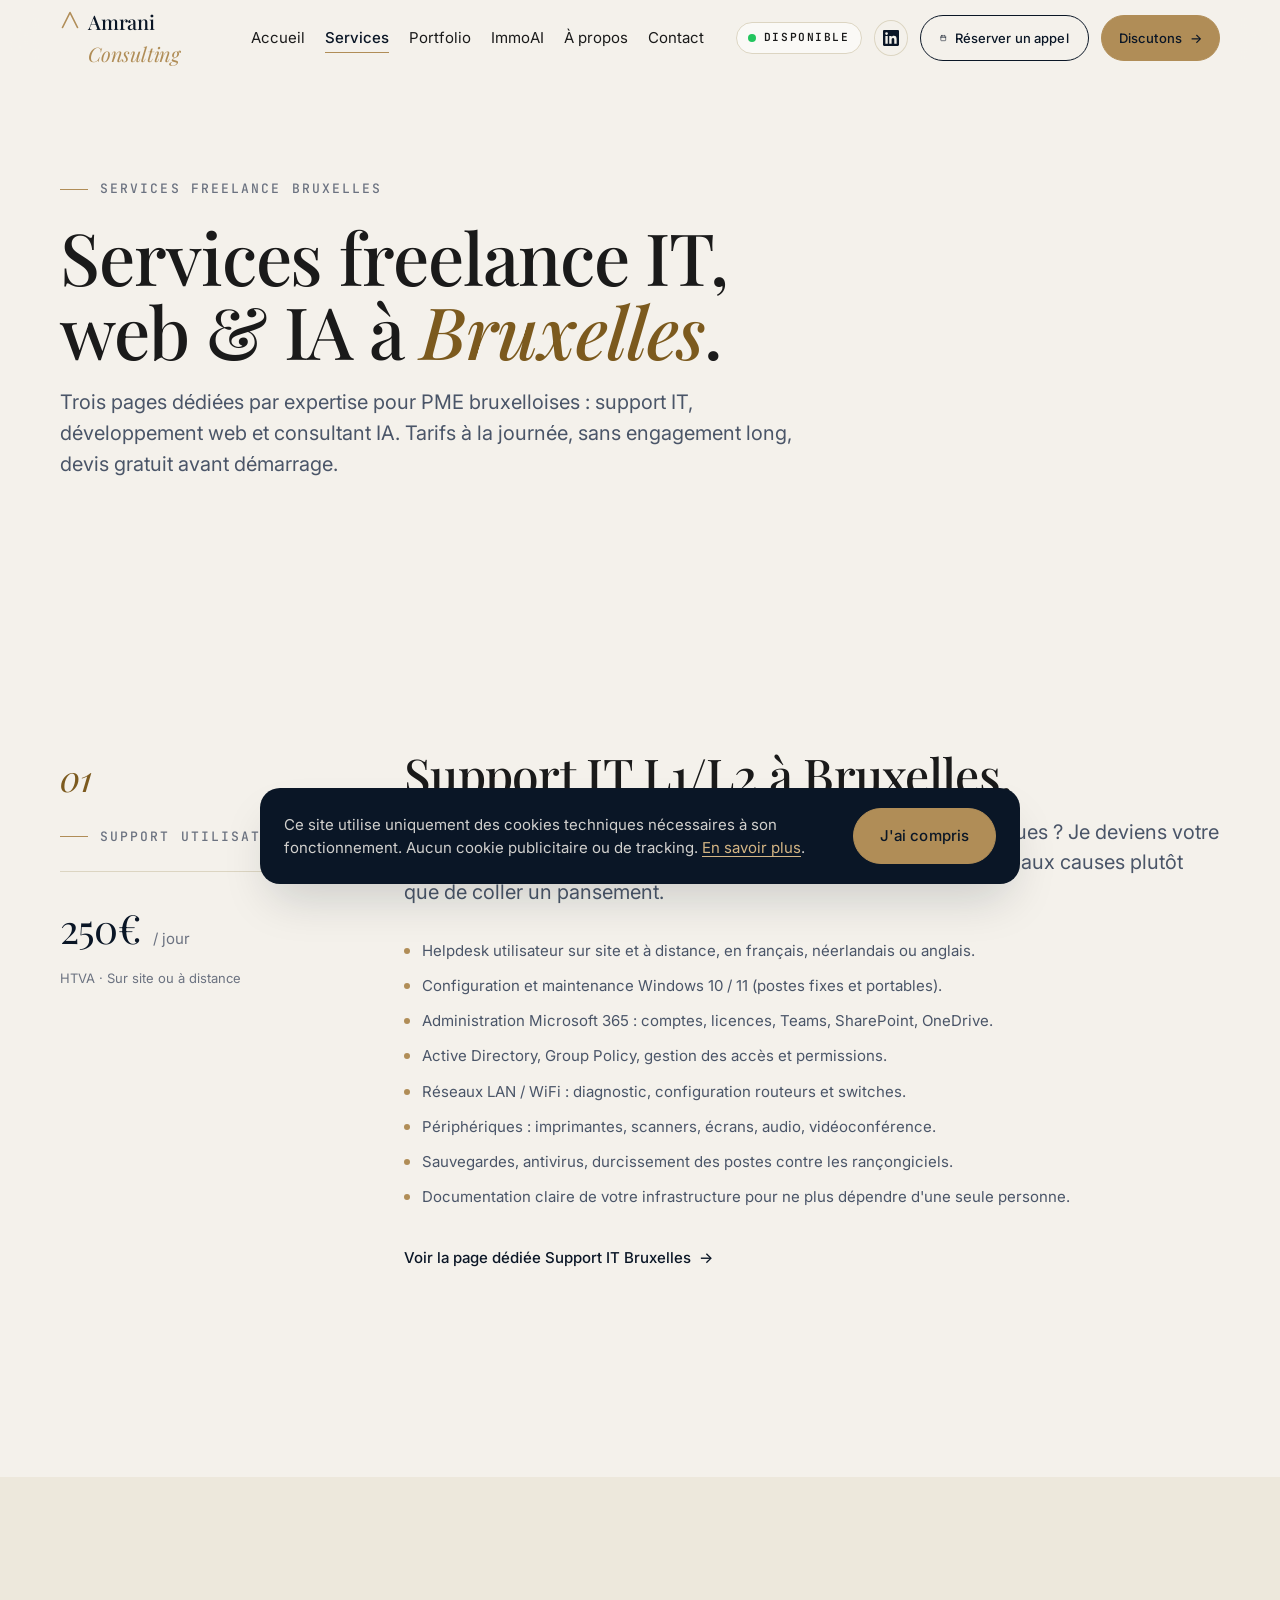
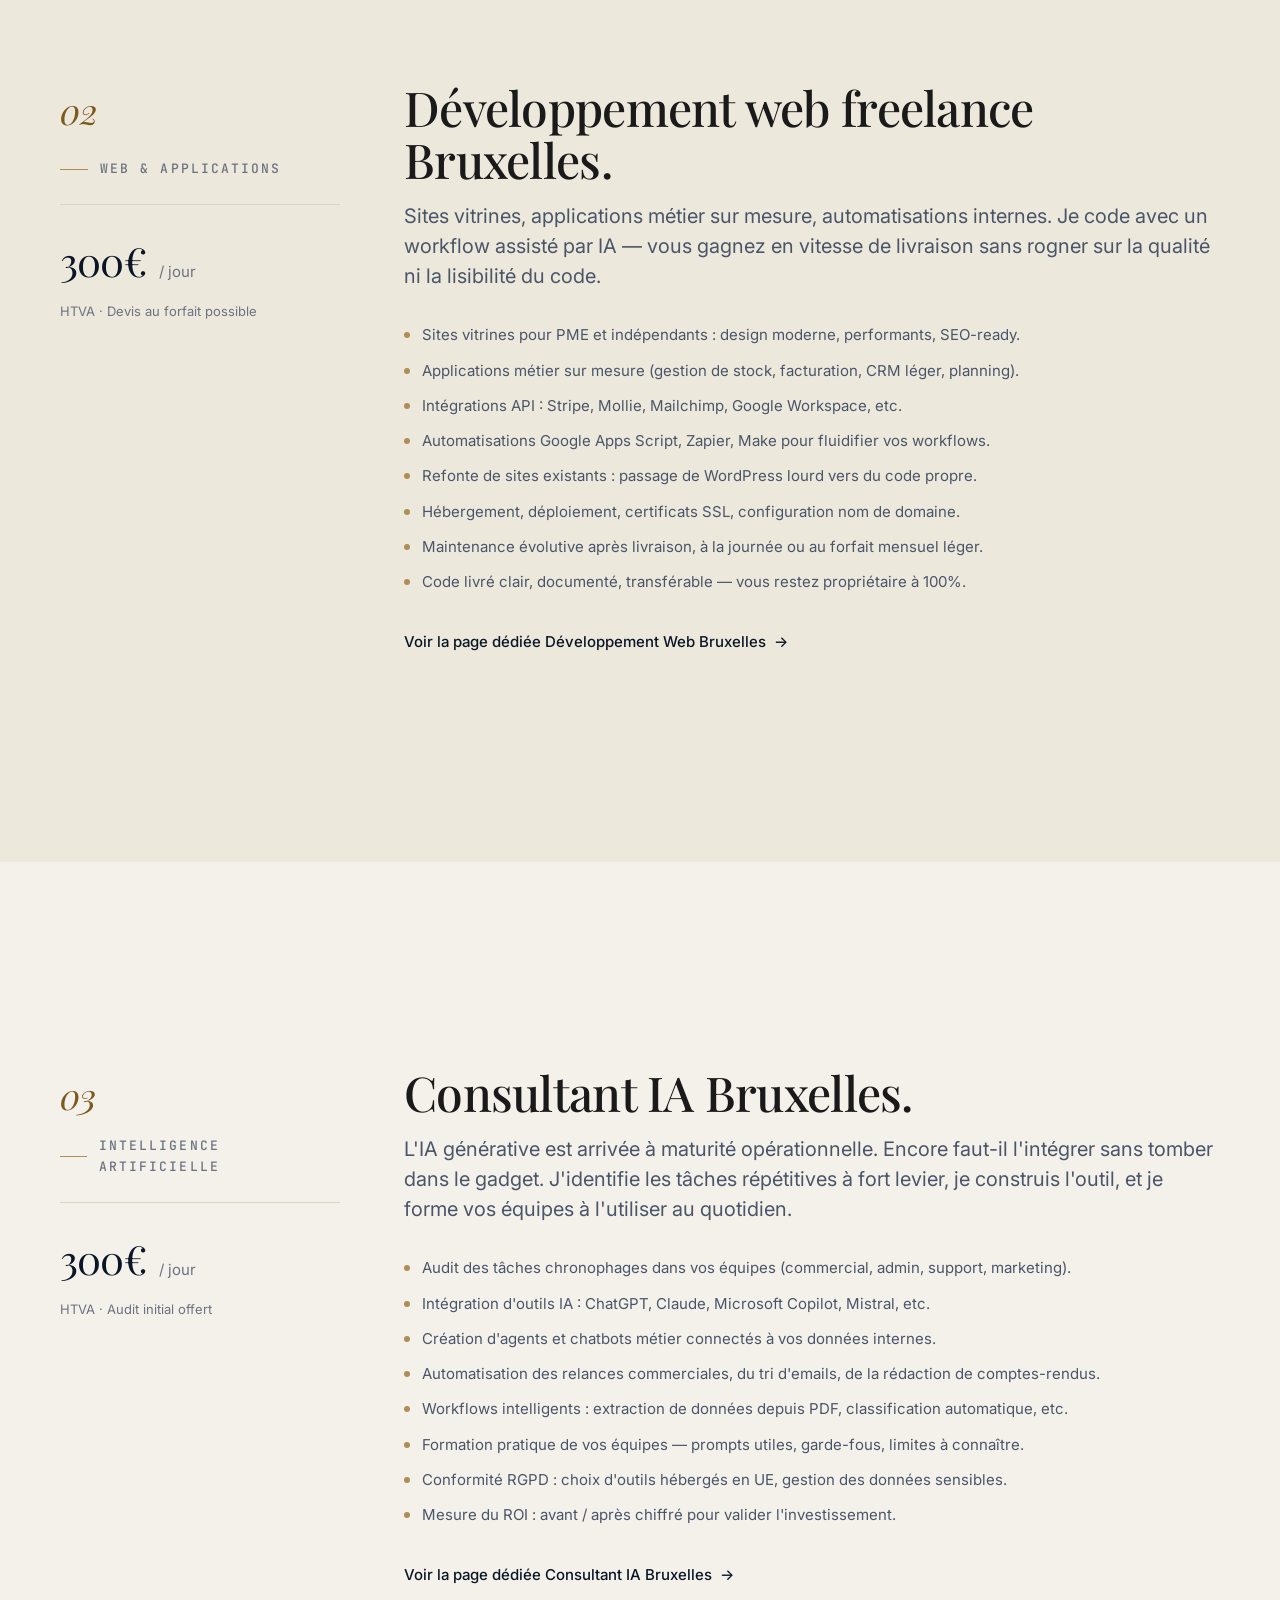
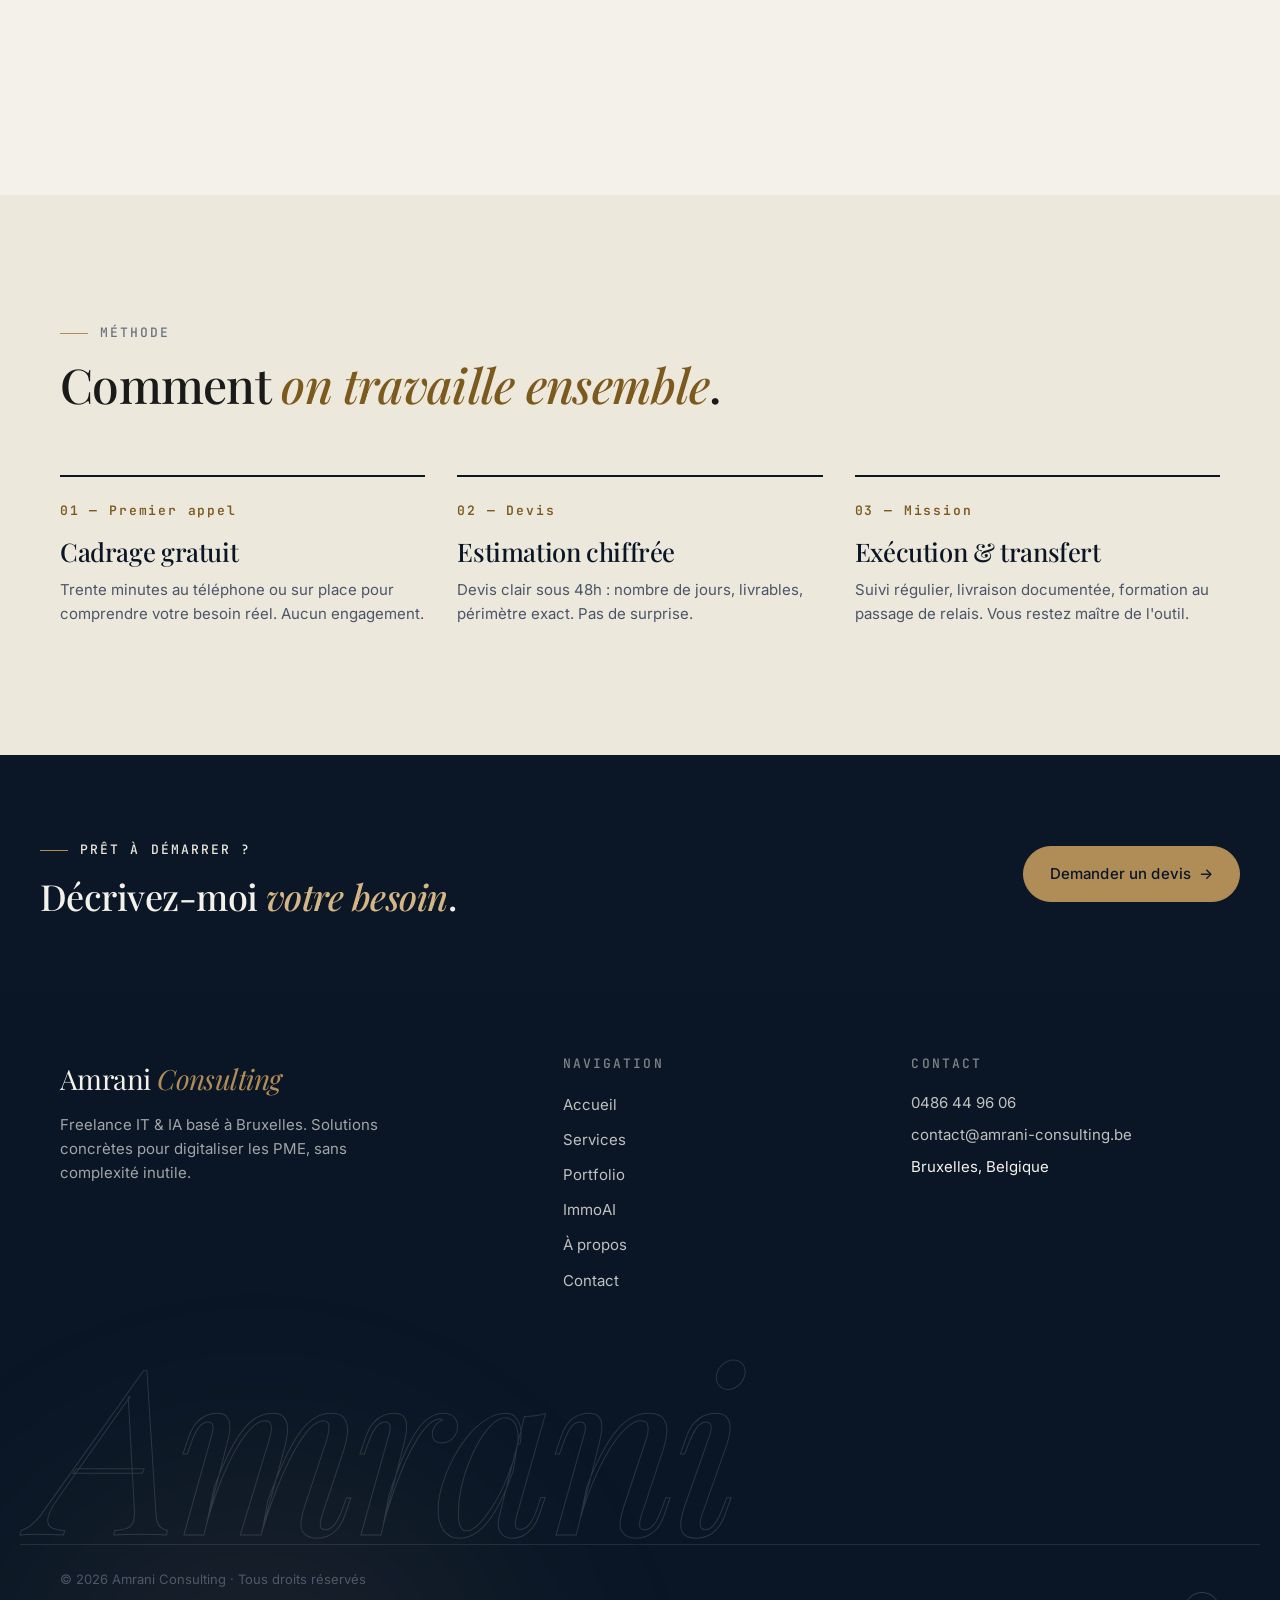
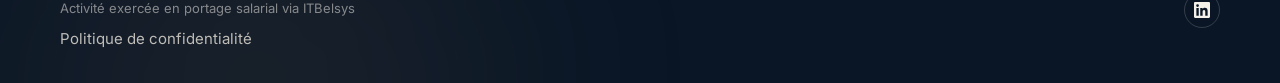
==== services/index.html @ b2aff22c "seo: apply audit corrections (priority 1 — H1, title, dedicated service pages) Homepage (index.html)" ====
<!doctype html>
<html lang="fr">
<head>
  <meta charset="utf-8" />
  <meta name="viewport" content="width=device-width, initial-scale=1" />

  <title>Services freelance IT, web &amp; IA Bruxelles | Amrani Consulting</title>
  <meta name="description" content="Services freelance à Bruxelles : support IT L1/L2 (250€/j), développement web (300€/j), consultant IA (300€/j). Pour PME bruxelloises, sans engagement long." />
  <meta name="keywords" content="services freelance IT Bruxelles, consultant IA Bruxelles, développement web freelance Bruxelles, tarif freelance IT, support informatique PME" />
  <meta name="theme-color" content="#0A1929" />
  <meta name="google-site-verification" content="sfzoJVhN3ISLPUVmV5L0EN2qPlHITJZb8OUvwaUnero" />
  <link rel="canonical" href="https://amrani-consulting.be/services/" />

  <meta property="og:type" content="website" />
  <meta property="og:locale" content="fr_BE" />
  <meta property="og:site_name" content="Amrani Consulting" />
  <meta property="og:title" content="Services freelance IT, web &amp; IA Bruxelles | Amrani Consulting" />
  <meta property="og:description" content="Services freelance à Bruxelles : support IT, développement web et intégration IA pour PME bruxelloises. Tarifs à la journée, sans engagement long." />
  <meta property="og:url" content="https://amrani-consulting.be/services/" />
  <meta property="og:image" content="https://amrani-consulting.be/assets/img/og-image.jpg" />

  <meta name="twitter:card" content="summary_large_image" />
  <meta name="twitter:title" content="Services freelance IT, web &amp; IA Bruxelles" />
  <meta name="twitter:description" content="Services freelance à Bruxelles : support IT, développement web et consultant IA pour PME." />

  <link rel="preconnect" href="https://fonts.googleapis.com" />
  <link rel="preconnect" href="https://fonts.gstatic.com" crossorigin />
  <link rel="stylesheet" href="https://fonts.googleapis.com/css2?family=Playfair+Display:ital,wght@0,400;0,500;0,600;0,700;1,400;1,500;1,600&family=Inter:wght@400;500;600&family=JetBrains+Mono:wght@400;500&display=swap" />
  <link rel="stylesheet" href="/css/style.css?v=20260511-7" />

  <link rel="icon" type="image/x-icon" href="/favicon.ico?v=20260511-6" />
  <link rel="icon" type="image/png" sizes="32x32" href="/assets/icons/favicon-32x32.png?v=20260511-6" />
  <link rel="icon" type="image/png" sizes="16x16" href="/assets/icons/favicon-16x16.png?v=20260511-6" />
  <link rel="apple-touch-icon" sizes="180x180" href="/assets/icons/apple-touch-icon.png?v=20260511-6" />

  <!-- Service catalog JSON-LD -->
  <script type="application/ld+json">
  {
    "@context": "https://schema.org",
    "@type": "ItemList",
    "name": "Services Amrani Consulting",
    "itemListElement": [
      {
        "@type": "Service",
        "position": 1,
        "name": "Support IT L1 / L2",
        "provider": { "@type": "LocalBusiness", "name": "Amrani Consulting" },
        "areaServed": { "@type": "City", "name": "Bruxelles" },
        "offers": { "@type": "Offer", "price": "250", "priceCurrency": "EUR", "unitText": "DAY" }
      },
      {
        "@type": "Service",
        "position": 2,
        "name": "Développement web et applications",
        "provider": { "@type": "LocalBusiness", "name": "Amrani Consulting" },
        "areaServed": { "@type": "City", "name": "Bruxelles" },
        "offers": { "@type": "Offer", "price": "300", "priceCurrency": "EUR", "unitText": "DAY" }
      },
      {
        "@type": "Service",
        "position": 3,
        "name": "Intégration Intelligence Artificielle",
        "provider": { "@type": "LocalBusiness", "name": "Amrani Consulting" },
        "areaServed": { "@type": "City", "name": "Bruxelles" },
        "offers": { "@type": "Offer", "price": "300", "priceCurrency": "EUR", "unitText": "DAY" }
      }
    ]
  }
  </script>
</head>

<body>
  <a href="#main" class="skip-link">Aller au contenu principal</a>
  <div class="reading-progress" aria-hidden="true"></div>

  <!-- Custom cursor (desktop only, disabled on touch & reduced-motion) -->
  <div class="cursor" aria-hidden="true">
    <div class="cursor__dot"></div>
    <div class="cursor__ring"></div>
  </div>

  <header class="site-header">
    <div class="container site-header__inner">
      <a href="/" class="logo" aria-label="Amrani Consulting — accueil">
        <svg class="logo__mono" viewBox="0 0 24 24" aria-hidden="true" fill="none" stroke="currentColor" stroke-width="2" stroke-linecap="round" stroke-linejoin="round">
          <path d="M3 21 L12 3 L21 21" />
        </svg>
        <span><strong>Amrani</strong> <em>Consulting</em></span>
      </a>
      <nav class="primary-nav" aria-label="Navigation principale">
        <ul class="primary-nav__list">
          <li><a href="/" class="primary-nav__link">Accueil</a></li>
          <li><a href="/services/" class="primary-nav__link" aria-current="page">Services</a></li>
          <li><a href="/portfolio" class="primary-nav__link">Portfolio</a></li>
          <li><a href="/immoai" class="primary-nav__link">ImmoAI</a></li>
          <li><a href="/about" class="primary-nav__link">À propos</a></li>
          <li><a href="/contact" class="primary-nav__link">Contact</a></li>
        </ul>
      </nav>
      <div class="header-cta">
        <a href="/contact" class="status-badge" aria-label="Disponible pour de nouvelles missions">
          <span class="status-badge__dot" aria-hidden="true"></span>
          <span>Disponible</span>
        </a>
        <a href="https://www.linkedin.com/in/abdelkrim-amrani-868762251" target="_blank" rel="noopener" class="linkedin-icon" aria-label="LinkedIn">
          <svg viewBox="0 0 24 24" fill="currentColor"><path d="M20.45 20.45h-3.55v-5.57c0-1.33-.02-3.04-1.85-3.04-1.85 0-2.13 1.45-2.13 2.94v5.67H9.36V9h3.41v1.56h.05c.48-.9 1.64-1.85 3.37-1.85 3.6 0 4.27 2.37 4.27 5.46v6.28zM5.34 7.43a2.06 2.06 0 1 1 0-4.12 2.06 2.06 0 0 1 0 4.12zM7.12 20.45H3.56V9h3.56v11.45zM22.23 0H1.77C.79 0 0 .77 0 1.72v20.56C0 23.23.79 24 1.77 24h20.45C23.2 24 24 23.23 24 22.28V1.72C24 .77 23.2 0 22.23 0z"/></svg>
        </a>
        <a href="https://calendly.com/beskiko98/appel-decouverte-15min" target="_blank" rel="noopener" class="btn btn-outline btn-header btn-calendly">
          <svg viewBox="0 0 24 24" fill="none" stroke="currentColor" stroke-width="2" stroke-linecap="round" stroke-linejoin="round" aria-hidden="true">
            <rect x="3" y="4" width="18" height="18" rx="2" ry="2"/>
            <line x1="16" y1="2" x2="16" y2="6"/>
            <line x1="8" y1="2" x2="8" y2="6"/>
            <line x1="3" y1="10" x2="21" y2="10"/>
          </svg>
          <span class="btn-label">Réserver un appel</span>
        </a>
        <a href="/contact" class="btn btn-primary btn-header btn-discutons">Discutons<span class="arrow" aria-hidden="true">→</span></a>
        <button class="burger" aria-label="Ouvrir le menu" aria-expanded="false"><span></span><span></span></button>
      </div>
    </div>
  </header>

  <div class="mobile-nav" aria-label="Navigation mobile">
    <ul class="mobile-nav__list">
      <li><a href="/" class="mobile-nav__link">Accueil</a></li>
      <li><a href="/services/" class="mobile-nav__link" aria-current="page">Services</a></li>
      <li><a href="/portfolio" class="mobile-nav__link">Portfolio</a></li>
      <li><a href="/immoai" class="mobile-nav__link">ImmoAI</a></li>
      <li><a href="/about" class="mobile-nav__link">À propos</a></li>
      <li><a href="/contact" class="mobile-nav__link">Contact</a></li>
    </ul>
    <div class="mobile-nav__contact">
      <span>Bruxelles · Réponse sous 24h</span>
      <a href="tel:+32486449606">0486 44 96 06</a>
      <a href="https://calendly.com/beskiko98/appel-decouverte-15min" target="_blank" rel="noopener" class="mobile-nav__cta">
        <svg viewBox="0 0 24 24" fill="none" stroke="currentColor" stroke-width="2" stroke-linecap="round" stroke-linejoin="round" aria-hidden="true">
          <rect x="3" y="4" width="18" height="18" rx="2" ry="2"/>
          <line x1="16" y1="2" x2="16" y2="6"/>
          <line x1="8" y1="2" x2="8" y2="6"/>
          <line x1="3" y1="10" x2="21" y2="10"/>
        </svg>
        Réserver un appel
      </a>
    </div>
  </div>

  <main id="main">
    <!-- ============= PAGE HERO ============= -->
    <section class="page-hero">
      <div class="container">
        <div class="page-hero__inner reveal">
          <span class="eyebrow">Services freelance Bruxelles</span>
          <h1>Services freelance IT, web &amp; IA à <em>Bruxelles</em>.</h1>
          <p class="lead">
            Trois pages dédiées par expertise pour PME bruxelloises :
            support IT, développement web et consultant IA. Tarifs à la
            journée, sans engagement long, devis gratuit avant démarrage.
          </p>
        </div>
      </div>
    </section>

    <!-- ============= SERVICE 01 ============= -->
    <section id="support" class="bg-cream">
      <div class="container">
        <article class="service reveal">
          <header class="service__head">
            <span class="service__num">01</span>
            <span class="eyebrow">Support utilisateur</span>
            <div class="service__pricing">
              <p>
                <span class="service__price">250€</span>
                <span class="service__price-unit">/ jour</span>
              </p>
              <p class="service__price-note">HTVA · Sur site ou à distance</p>
            </div>
          </header>

          <div class="service__body">
            <h2>Support IT L1/L2 à Bruxelles.</h2>
            <p>
              Vos collaborateurs perdent du temps sur des problèmes informatiques
              ? Je deviens votre helpdesk de proximité. Réactif, pédagogue, et
              capable de remonter aux causes plutôt que de coller un pansement.
            </p>
            <ul class="service__list">
              <li>Helpdesk utilisateur sur site et à distance, en français, néerlandais ou anglais.</li>
              <li>Configuration et maintenance Windows 10 / 11 (postes fixes et portables).</li>
              <li>Administration Microsoft 365 : comptes, licences, Teams, SharePoint, OneDrive.</li>
              <li>Active Directory, Group Policy, gestion des accès et permissions.</li>
              <li>Réseaux LAN / WiFi : diagnostic, configuration routeurs et switches.</li>
              <li>Périphériques : imprimantes, scanners, écrans, audio, vidéoconférence.</li>
              <li>Sauvegardes, antivirus, durcissement des postes contre les rançongiciels.</li>
              <li>Documentation claire de votre infrastructure pour ne plus dépendre d'une seule personne.</li>
            </ul>
            <p style="margin-top: 2rem;">
              <a href="/services/support-it-bruxelles" class="card__link">
                Voir la page dédiée Support IT Bruxelles <span aria-hidden="true">→</span>
              </a>
            </p>
          </div>
        </article>
      </div>
    </section>

    <!-- ============= SERVICE 02 ============= -->
    <section id="dev" class="bg-cream-2">
      <div class="container">
        <article class="service reveal">
          <header class="service__head">
            <span class="service__num">02</span>
            <span class="eyebrow">Web &amp; applications</span>
            <div class="service__pricing">
              <p>
                <span class="service__price">300€</span>
                <span class="service__price-unit">/ jour</span>
              </p>
              <p class="service__price-note">HTVA · Devis au forfait possible</p>
            </div>
          </header>

          <div class="service__body">
            <h2>Développement web freelance Bruxelles.</h2>
            <p>
              Sites vitrines, applications métier sur mesure, automatisations
              internes. Je code avec un workflow assisté par IA — vous gagnez
              en vitesse de livraison sans rogner sur la qualité ni la lisibilité du code.
            </p>
            <ul class="service__list">
              <li>Sites vitrines pour PME et indépendants : design moderne, performants, SEO-ready.</li>
              <li>Applications métier sur mesure (gestion de stock, facturation, CRM léger, planning).</li>
              <li>Intégrations API : Stripe, Mollie, Mailchimp, Google Workspace, etc.</li>
              <li>Automatisations Google Apps Script, Zapier, Make pour fluidifier vos workflows.</li>
              <li>Refonte de sites existants : passage de WordPress lourd vers du code propre.</li>
              <li>Hébergement, déploiement, certificats SSL, configuration nom de domaine.</li>
              <li>Maintenance évolutive après livraison, à la journée ou au forfait mensuel léger.</li>
              <li>Code livré clair, documenté, transférable — vous restez propriétaire à 100%.</li>
            </ul>
            <p style="margin-top: 2rem;">
              <a href="/services/developpement-web-freelance-bruxelles" class="card__link">
                Voir la page dédiée Développement Web Bruxelles <span aria-hidden="true">→</span>
              </a>
            </p>
          </div>
        </article>
      </div>
    </section>

    <!-- ============= SERVICE 03 ============= -->
    <section id="ia" class="bg-cream">
      <div class="container">
        <article class="service reveal">
          <header class="service__head">
            <span class="service__num">03</span>
            <span class="eyebrow">Intelligence artificielle</span>
            <div class="service__pricing">
              <p>
                <span class="service__price">300€</span>
                <span class="service__price-unit">/ jour</span>
              </p>
              <p class="service__price-note">HTVA · Audit initial offert</p>
            </div>
          </header>

          <div class="service__body">
            <h2>Consultant IA Bruxelles.</h2>
            <p>
              L'IA générative est arrivée à maturité opérationnelle. Encore
              faut-il l'intégrer sans tomber dans le gadget. J'identifie les
              tâches répétitives à fort levier, je construis l'outil, et je
              forme vos équipes à l'utiliser au quotidien.
            </p>
            <ul class="service__list">
              <li>Audit des tâches chronophages dans vos équipes (commercial, admin, support, marketing).</li>
              <li>Intégration d'outils IA : ChatGPT, Claude, Microsoft Copilot, Mistral, etc.</li>
              <li>Création d'agents et chatbots métier connectés à vos données internes.</li>
              <li>Automatisation des relances commerciales, du tri d'emails, de la rédaction de comptes-rendus.</li>
              <li>Workflows intelligents : extraction de données depuis PDF, classification automatique, etc.</li>
              <li>Formation pratique de vos équipes — prompts utiles, garde-fous, limites à connaître.</li>
              <li>Conformité RGPD : choix d'outils hébergés en UE, gestion des données sensibles.</li>
              <li>Mesure du ROI : avant / après chiffré pour valider l'investissement.</li>
            </ul>
            <p style="margin-top: 2rem;">
              <a href="/services/consultant-ia-bruxelles" class="card__link">
                Voir la page dédiée Consultant IA Bruxelles <span aria-hidden="true">→</span>
              </a>
            </p>
          </div>
        </article>
      </div>
    </section>

    <!-- ============= HOW IT WORKS ============= -->
    <section class="section bg-cream-2">
      <div class="container">
        <header class="section-header reveal">
          <span class="eyebrow">Méthode</span>
          <h2>Comment <em>on travaille ensemble</em>.</h2>
        </header>
        <div class="pillars">
          <div class="pillar reveal reveal-delay-1">
            <span class="pillar__num">01 — Premier appel</span>
            <h3 class="pillar__title">Cadrage gratuit</h3>
            <p class="pillar__text">
              Trente minutes au téléphone ou sur place pour comprendre votre
              besoin réel. Aucun engagement.
            </p>
          </div>
          <div class="pillar reveal reveal-delay-2">
            <span class="pillar__num">02 — Devis</span>
            <h3 class="pillar__title">Estimation chiffrée</h3>
            <p class="pillar__text">
              Devis clair sous 48h : nombre de jours, livrables, périmètre exact.
              Pas de surprise.
            </p>
          </div>
          <div class="pillar reveal reveal-delay-3">
            <span class="pillar__num">03 — Mission</span>
            <h3 class="pillar__title">Exécution &amp; transfert</h3>
            <p class="pillar__text">
              Suivi régulier, livraison documentée, formation au passage de
              relais. Vous restez maître de l'outil.
            </p>
          </div>
        </div>
      </div>
    </section>

    <!-- ============= CTA STRIP ============= -->
    <section class="cta-strip has-grain on-dark">
      <div class="container cta-strip__inner reveal">
        <div>
          <span class="eyebrow">Prêt à démarrer ?</span>
          <h2 style="margin-top: 1rem;">Décrivez-moi <em>votre besoin</em>.</h2>
        </div>
        <a href="/contact" class="btn btn-primary">
          Demander un devis
          <span class="arrow" aria-hidden="true">→</span>
        </a>
      </div>
    </section>
  </main>

  <footer class="site-footer">
    <div class="container site-footer__inner">
      <div>
        <p class="site-footer__brand">Amrani <em>Consulting</em></p>
        <p class="site-footer__tagline">
          Freelance IT &amp; IA basé à Bruxelles. Solutions concrètes pour
          digitaliser les PME, sans complexité inutile.
        </p>
      </div>
      <div>
        <h4>Navigation</h4>
        <ul>
          <li><a href="/">Accueil</a></li>
          <li><a href="/services/">Services</a></li>
          <li><a href="/portfolio">Portfolio</a></li>
          <li><a href="/immoai">ImmoAI</a></li>
          <li><a href="/about">À propos</a></li>
          <li><a href="/contact">Contact</a></li>
        </ul>
      </div>
      <div>
        <h4>Contact</h4>
        <ul class="site-footer__contact">
          <li><a href="tel:+32486449606">0486 44 96 06</a></li>
          <li><a href="mailto:contact@amrani-consulting.be">contact@amrani-consulting.be</a></li>
          <li>Bruxelles, Belgique</li>
        </ul>
      </div>
    </div>
    <div class="footer-stroke" aria-hidden="true">Amrani</div>

    <div class="container site-footer__bottom">
      <div>
        <p>&copy; <span data-current-year>2026</span> Amrani Consulting · Tous droits réservés</p>
        <p class="site-footer__disclosure">Activité exercée en portage salarial via ITBelsys</p>
        <ul class="site-footer__legal-links" style="margin-top: 0.5rem;">
          <li><a href="/privacy">Politique de confidentialité</a></li>
        </ul>
      </div>
      <div class="site-footer__socials">
        <a href="https://www.linkedin.com/in/abdelkrim-amrani-868762251" target="_blank" rel="noopener" aria-label="LinkedIn">
          <svg viewBox="0 0 24 24" fill="currentColor"><path d="M20.45 20.45h-3.55v-5.57c0-1.33-.02-3.04-1.85-3.04-1.85 0-2.13 1.45-2.13 2.94v5.67H9.36V9h3.41v1.56h.05c.48-.9 1.64-1.85 3.37-1.85 3.6 0 4.27 2.37 4.27 5.46v6.28zM5.34 7.43a2.06 2.06 0 1 1 0-4.12 2.06 2.06 0 0 1 0 4.12zM7.12 20.45H3.56V9h3.56v11.45zM22.23 0H1.77C.79 0 0 .77 0 1.72v20.56C0 23.23.79 24 1.77 24h20.45C23.2 24 24 23.23 24 22.28V1.72C24 .77 23.2 0 22.23 0z"/></svg>
        </a>
      </div>
    </div>
  </footer>

  <button class="back-to-top" aria-label="Retour en haut">
    <svg viewBox="0 0 24 24" fill="none" stroke="currentColor" stroke-width="2"><path d="M12 19V5M5 12l7-7 7 7"/></svg>
  </button>

  <!-- Cookie banner (RGPD) -->
  <div class="cookie-banner" id="cookie-banner" role="dialog" aria-label="Information sur les cookies" hidden>
    <div class="cookie-banner__inner">
      <p class="cookie-banner__text">
        Ce site utilise uniquement des cookies techniques nécessaires à son fonctionnement.
        Aucun cookie publicitaire ou de tracking. <a href="/privacy">En savoir plus</a>.
      </p>
      <button type="button" class="btn btn-primary cookie-banner__btn" id="cookie-accept">
        J'ai compris
      </button>
    </div>
  </div>

  <script src="/js/script.js?v=20260511-7" defer></script>
</body>
</html>
---- css/style.css ----
/* =========================================================
   AMRANI CONSULTING — Design System
   Freelance IT & IA · Bruxelles
   ========================================================= */

/* ---------- Tokens ---------- */
:root {
  /* Colors — Brand: Bleu nuit / Ivoire chaud / Or mat / Noir charbon */
  --color-navy: #0A1626;            /* Bleu nuit (brand) */
  --color-navy-2: #0F1F33;          /* surfaces empilées */
  --color-navy-3: #15293F;          /* gradients clairs */
  --color-charbon: #111111;         /* Noir charbon (brand, fonds très sombres) */
  --color-cream: #F4F1EB;           /* Ivoire chaud (brand) */
  --color-cream-2: #EDE8DC;         /* surfaces empilées */
  --color-white: #FFFFFF;
  --color-gold: #B08D57;            /* Or mat (brand) — décoratif seulement */
  --color-gold-text: #7C5A1E;       /* Texte sur ivoire — WCAG AA 5.17:1 */
  --color-gold-soft: #D4B584;       /* Texte sur fond sombre */
  --color-gold-dark: #6B4D1A;       /* Hover states */
  --color-text: #1A1A1A;
  --color-text-soft: #4A5568;
  --color-text-muted: #6B7280;
  --color-border: #DCD5C2;          /* Bord harmonisé ivoire */
  --color-border-soft: #E5DFCD;
  --color-success: #2F855A;
  --color-error: #C53030;

  /* Typography */
  --font-display: "Playfair Display", "Cormorant Garamond", "Times New Roman", serif;
  --font-sans: "Inter", -apple-system, BlinkMacSystemFont, "Segoe UI", sans-serif;
  --font-mono: "JetBrains Mono", ui-monospace, "SF Mono", Consolas, monospace;

  /* Type scale (clamp for fluid) */
  --fs-xs: 0.8125rem;     /* 13px */
  --fs-sm: 0.9375rem;     /* 15px */
  --fs-base: 1.0625rem;   /* 17px */
  --fs-lg: 1.25rem;       /* 20px */
  --fs-xl: clamp(1.375rem, 2vw, 1.625rem);
  --fs-2xl: clamp(1.75rem, 3vw, 2.25rem);
  --fs-3xl: clamp(2.25rem, 4vw, 3rem);
  --fs-4xl: clamp(2.75rem, 6vw, 4.5rem);
  --fs-5xl: clamp(3.5rem, 8vw, 6rem);

  /* Spacing (4px base) */
  --space-1: 0.25rem;
  --space-2: 0.5rem;
  --space-3: 0.75rem;
  --space-4: 1rem;
  --space-5: 1.25rem;
  --space-6: 1.5rem;
  --space-8: 2rem;
  --space-10: 2.5rem;
  --space-12: 3rem;
  --space-16: 4rem;
  --space-20: 5rem;
  --space-24: 6rem;
  --space-32: 8rem;

  /* Layout */
  --container: 1240px;
  --container-narrow: 920px;
  --container-tight: 680px;
  --radius-sm: 6px;
  --radius: 12px;
  --radius-lg: 20px;
  --radius-pill: 999px;

  /* Effects */
  --shadow-sm: 0 1px 2px rgba(10, 25, 41, 0.05);
  --shadow: 0 4px 16px rgba(10, 25, 41, 0.08);
  --shadow-lg: 0 24px 48px -12px rgba(10, 25, 41, 0.18);
  --shadow-gold: 0 8px 24px rgba(176, 141, 87, 0.25);

  /* Motion */
  --ease: cubic-bezier(0.22, 1, 0.36, 1);
  --ease-out: cubic-bezier(0.16, 1, 0.3, 1);
  --duration-fast: 200ms;
  --duration: 400ms;
  --duration-slow: 700ms;
}

/* ---------- Reset ---------- */
*, *::before, *::after { box-sizing: border-box; }
* { margin: 0; padding: 0; }
html { -webkit-text-size-adjust: 100%; scroll-behavior: smooth; }
body {
  font-family: var(--font-sans);
  font-size: var(--fs-base);
  line-height: 1.6;
  color: var(--color-text);
  background: var(--color-cream);
  -webkit-font-smoothing: antialiased;
  -moz-osx-font-smoothing: grayscale;
  overflow-x: hidden;
}
img, svg, video { max-width: 100%; height: auto; display: block; }
a { color: inherit; text-decoration: none; }
button { font: inherit; background: none; border: none; cursor: pointer; color: inherit; }
input, textarea, select { font: inherit; color: inherit; }
ul, ol { list-style: none; }

::selection { background: var(--color-gold); color: var(--color-navy); }

:focus-visible {
  outline: 2px solid var(--color-gold);
  outline-offset: 3px;
  border-radius: 2px;
}

/* ---------- Typography ---------- */
h1, h2, h3, h4 {
  font-family: var(--font-display);
  font-weight: 500;
  line-height: 1.08;
  letter-spacing: -0.015em;
}
h1 { font-size: var(--fs-4xl); }
h2 { font-size: var(--fs-3xl); }
h3 { font-size: var(--fs-2xl); }
h4 { font-size: var(--fs-xl); }

.display-xl {
  font-family: var(--font-display);
  font-size: var(--fs-5xl);
  line-height: 0.95;
  letter-spacing: -0.03em;
  font-weight: 400;
}

em, .accent-italic {
  font-family: var(--font-display);
  font-style: italic;
  font-weight: 500;
  color: var(--color-gold-text);
}
/* Keep brighter gold for italics on dark backgrounds (already passes AA) */
.on-dark em, .bg-navy em, .hero em, .cta-strip em,
.contact-info dd em, .site-footer em {
  color: var(--color-gold-soft);
}

p { color: var(--color-text-soft); max-width: 68ch; }
.lead { font-size: var(--fs-lg); line-height: 1.55; color: var(--color-text-soft); }

/* Eyebrow / overline label */
.eyebrow {
  display: inline-flex;
  align-items: center;
  gap: var(--space-3);
  font-family: var(--font-mono);
  font-size: var(--fs-xs);
  text-transform: uppercase;
  letter-spacing: 0.16em;
  color: var(--color-text-muted);
  font-weight: 500;
}
.eyebrow::before {
  content: "";
  width: 28px;
  height: 1px;
  background: var(--color-gold);
}
.on-dark .eyebrow { color: var(--color-cream-2); }
.on-dark .eyebrow::before { background: var(--color-gold); }

/* Section number marker */
.section-num {
  font-family: var(--font-display);
  font-style: italic;
  font-weight: 400;
  font-size: var(--fs-base);
  color: var(--color-gold-text);
  letter-spacing: 0.05em;
}

/* ---------- Layout ---------- */
.container {
  width: 100%;
  max-width: var(--container);
  margin-inline: auto;
  padding-inline: clamp(1.25rem, 4vw, 2.5rem);
}
.container-narrow { max-width: var(--container-narrow); }
.container-tight { max-width: var(--container-tight); }

section { padding-block: clamp(4rem, 10vw, 8rem); }
.section-sm { padding-block: clamp(3rem, 6vw, 5rem); }

.section-header {
  display: flex;
  flex-direction: column;
  gap: var(--space-4);
  margin-bottom: var(--space-16);
  max-width: 720px;
}
.section-header.center { margin-inline: auto; text-align: center; align-items: center; }

/* Backgrounds */
.bg-cream { background: var(--color-cream); }
.bg-cream-2 { background: var(--color-cream-2); }
.bg-navy { background: var(--color-navy); color: var(--color-cream); }
.bg-navy h1, .bg-navy h2, .bg-navy h3, .bg-navy h4 { color: var(--color-cream); }
.bg-navy p { color: rgba(244, 241, 235, 0.78); }

/* On-dark variant for nested elements */
.on-dark { color: var(--color-cream); }
.on-dark p { color: rgba(244, 241, 235, 0.78); }
.on-dark .lead { color: rgba(244, 241, 235, 0.85); }

/* Subtle grain overlay (SVG) for navy sections */
.has-grain { position: relative; isolation: isolate; }
.has-grain::before {
  content: "";
  position: absolute; inset: 0;
  background-image: url("data:image/svg+xml;utf8,<svg xmlns='http://www.w3.org/2000/svg' width='200' height='200'><filter id='n'><feTurbulence type='fractalNoise' baseFrequency='0.9' numOctaves='2' seed='5'/><feColorMatrix values='0 0 0 0 1  0 0 0 0 1  0 0 0 0 1  0 0 0 0.06 0'/></filter><rect width='100%25' height='100%25' filter='url(%23n)'/></svg>");
  opacity: 0.5;
  pointer-events: none;
  z-index: -1;
  mix-blend-mode: overlay;
}

/* ---------- Buttons ---------- */
.btn {
  display: inline-flex;
  align-items: center;
  justify-content: center;
  gap: var(--space-2);
  padding: 0.95rem 1.6rem;
  border-radius: var(--radius-pill);
  font-weight: 500;
  font-size: var(--fs-sm);
  letter-spacing: 0.01em;
  transition: all var(--duration) var(--ease);
  cursor: pointer;
  white-space: nowrap;
  border: 1px solid transparent;
  position: relative;
  overflow: hidden;
}
.btn .arrow {
  transition: transform var(--duration) var(--ease);
  display: inline-block;
}
.btn:hover .arrow { transform: translateX(4px); }

.btn-primary {
  background: var(--color-gold);
  color: var(--color-navy);
  border-color: var(--color-gold);
}
.btn-primary:hover {
  background: var(--color-gold-dark);
  border-color: var(--color-gold-dark);
  color: var(--color-cream);
  transform: translateY(-2px);
  box-shadow: var(--shadow-gold);
}

.btn-outline {
  background: transparent;
  color: var(--color-navy);
  border-color: var(--color-navy);
}
.btn-outline:hover {
  background: var(--color-navy);
  color: var(--color-cream);
  transform: translateY(-2px);
}
.on-dark .btn-outline { color: var(--color-cream); border-color: var(--color-cream); }
.on-dark .btn-outline:hover { background: var(--color-cream); color: var(--color-navy); }

.btn-ghost {
  background: transparent;
  color: var(--color-navy);
  padding: 0.5rem 0;
  border-radius: 0;
  border-bottom: 1px solid currentColor;
}
.btn-ghost:hover { color: var(--color-gold-text); }
.on-dark .btn-ghost { color: var(--color-cream); }

/* Compact variant used in the header (Calendly + Discutons) */
.btn-sm {
  padding: 0.7rem 1.2rem;
  font-size: var(--fs-xs);
}
.btn-sm svg { width: 14px; height: 14px; }

/* ---------- Header / Nav ---------- */
.site-header {
  position: sticky;
  top: 0;
  z-index: 100;
  backdrop-filter: blur(16px);
  -webkit-backdrop-filter: blur(16px);
  background: rgba(244, 241, 235, 0.78);
  border-bottom: 1px solid transparent;
  transition: all var(--duration) var(--ease);
}
.site-header.is-scrolled {
  background: rgba(244, 241, 235, 0.92);
  border-bottom-color: var(--color-border-soft);
}
.site-header__inner {
  display: flex;
  align-items: center;
  justify-content: space-between;
  height: 76px;
  gap: var(--space-8);
}

/* Logo */
.logo {
  display: flex;
  align-items: baseline;
  gap: var(--space-2);
  font-family: var(--font-display);
  font-size: var(--fs-lg);
  font-weight: 400;
  letter-spacing: -0.01em;
  color: var(--color-navy);
}
.logo strong { font-weight: 500; }
.logo em {
  font-style: italic;
  color: var(--color-gold);
  font-weight: 400;
}
.logo__dot {
  width: 6px; height: 6px;
  background: var(--color-gold);
  border-radius: 50%;
  display: inline-block;
}
/* Brand monogram Λ (chevron) — used alongside or instead of the dot */
.logo__mono {
  width: 20px;
  height: 20px;
  color: var(--color-gold);
  flex-shrink: 0;
}

/* Primary nav */
.primary-nav {
  display: flex;
  align-items: center;
  gap: var(--space-8);
}
.primary-nav__list {
  display: flex;
  gap: var(--space-5);
  align-items: center;
}
.primary-nav__link {
  font-size: var(--fs-sm);
  color: var(--color-text);
  position: relative;
  padding: 0.25rem 0;
  white-space: nowrap;
  transition: color var(--duration-fast) var(--ease);
}
.primary-nav__link::after {
  content: "";
  position: absolute;
  left: 0;
  bottom: -2px;
  width: 100%;
  height: 1px;
  background: var(--color-gold);
  transform: scaleX(0);
  transform-origin: right center;
  transition: transform var(--duration) var(--ease);
}
.primary-nav__link:hover::after,
.primary-nav__link[aria-current="page"]::after {
  transform: scaleX(1);
  transform-origin: left center;
}
.primary-nav__link[aria-current="page"] { color: var(--color-navy); font-weight: 500; }

.header-cta { display: flex; align-items: center; gap: var(--space-3); }
.header-cta .btn { padding: 0.7rem 1.2rem; font-size: var(--fs-xs); }
.header-cta .btn svg { width: 14px; height: 14px; }
.linkedin-icon {
  width: 36px; height: 36px;
  display: inline-flex;
  align-items: center;
  justify-content: center;
  border-radius: 50%;
  border: 1px solid var(--color-border);
  color: var(--color-navy);
  transition: all var(--duration) var(--ease);
}
.linkedin-icon:hover {
  background: var(--color-navy);
  color: var(--color-cream);
  border-color: var(--color-navy);
  transform: translateY(-2px);
}
.linkedin-icon svg { width: 16px; height: 16px; }

/* Burger */
.burger {
  display: none;
  width: 44px; height: 44px;
  position: relative;
  z-index: 101;
}
.burger span {
  position: absolute;
  left: 12px;
  width: 20px;
  height: 1.5px;
  background: var(--color-navy);
  transition: all var(--duration) var(--ease);
}
.burger span:nth-child(1) { top: 18px; }
.burger span:nth-child(2) { top: 25px; }
.burger.is-open span:nth-child(1) { top: 22px; transform: rotate(45deg); background: var(--color-cream); }
.burger.is-open span:nth-child(2) { top: 22px; transform: rotate(-45deg); background: var(--color-cream); }

/* Mobile nav */
.mobile-nav {
  position: fixed;
  inset: 0;
  background: var(--color-navy);
  color: var(--color-cream);
  z-index: 99;
  display: flex;
  flex-direction: column;
  justify-content: center;
  align-items: center;
  gap: var(--space-8);
  opacity: 0;
  pointer-events: none;
  transform: translateY(-20px);
  transition: opacity var(--duration) var(--ease), transform var(--duration) var(--ease);
}
.mobile-nav.is-open {
  opacity: 1;
  pointer-events: auto;
  transform: translateY(0);
}
.mobile-nav__list {
  display: flex;
  flex-direction: column;
  gap: var(--space-6);
  text-align: center;
}
.mobile-nav__link {
  font-family: var(--font-display);
  font-size: 2.25rem;
  font-weight: 400;
  letter-spacing: -0.02em;
  color: var(--color-cream);
}
.mobile-nav__link[aria-current="page"] { color: var(--color-gold); font-style: italic; }

.mobile-nav__contact {
  margin-top: var(--space-6);
  display: flex;
  flex-direction: column;
  align-items: center;
  gap: var(--space-4);
  font-size: var(--fs-sm);
  color: rgba(244, 241, 235, 0.7);
}
.mobile-nav__contact a { color: var(--color-gold-soft); }
.mobile-nav__cta {
  margin-top: var(--space-2);
  display: inline-flex;
  align-items: center;
  gap: var(--space-2);
  padding: 0.95rem 1.6rem;
  border-radius: var(--radius-pill);
  background: var(--color-gold);
  color: var(--color-navy) !important;
  font-weight: 500;
  font-size: var(--fs-sm);
  letter-spacing: 0.01em;
  white-space: nowrap;
}
.mobile-nav__cta svg { width: 16px; height: 16px; }

/* ---------- Skip link ---------- */
.skip-link {
  position: absolute;
  left: -9999px;
  top: 0;
  z-index: 200;
  background: var(--color-navy);
  color: var(--color-cream);
  padding: var(--space-3) var(--space-5);
  border-radius: var(--radius);
}
.skip-link:focus { left: var(--space-4); top: var(--space-4); }

/* ---------- Custom cursor (desktop only) ---------- */
.cursor { display: none; }
@media (hover: hover) and (pointer: fine) {
  .cursor { display: block; }
  body { cursor: none; }
  a, button, input, textarea, select, label, [role="button"] { cursor: none; }
}
.cursor__dot,
.cursor__ring {
  position: fixed;
  top: 0;
  left: 0;
  pointer-events: none;
  z-index: 9999;
  border-radius: 50%;
  will-change: transform;
  transition: width 0.3s var(--ease), height 0.3s var(--ease),
              border-color 0.3s var(--ease), background 0.3s var(--ease),
              opacity 0.3s var(--ease);
}
.cursor__dot {
  width: 6px;
  height: 6px;
  margin: -3px 0 0 -3px;
  background: var(--color-gold);
}
.cursor__ring {
  width: 30px;
  height: 30px;
  margin: -15px 0 0 -15px;
  border: 1px solid rgba(176, 141, 87, 0.45);
}
.cursor.is-hover .cursor__dot {
  width: 10px;
  height: 10px;
  margin: -5px 0 0 -5px;
}
.cursor.is-hover .cursor__ring {
  width: 48px;
  height: 48px;
  margin: -24px 0 0 -24px;
  border-color: rgba(176, 141, 87, 0.8);
}
.cursor.is-hidden .cursor__dot,
.cursor.is-hidden .cursor__ring { opacity: 0; }

/* ---------- Status badge (Disponible) ---------- */
.status-badge {
  display: inline-flex;
  align-items: center;
  gap: var(--space-2);
  padding: 0.4rem 0.7rem;
  border: 1px solid var(--color-border);
  border-radius: var(--radius-pill);
  background: rgba(255, 255, 255, 0.55);
  font-family: var(--font-mono);
  font-size: 0.7rem;
  text-transform: uppercase;
  letter-spacing: 0.14em;
  color: var(--color-text);
  font-weight: 600;
  white-space: nowrap;
  transition: all var(--duration) var(--ease);
}
.status-badge:hover {
  border-color: #4ADE80;
  background: rgba(255, 255, 255, 0.85);
  transform: translateY(-1px);
}
.status-badge__dot {
  width: 8px;
  height: 8px;
  background: #22C55E;
  border-radius: 50%;
  flex-shrink: 0;
  box-shadow: 0 0 0 0 rgba(74, 222, 128, 0.55);
  animation: status-pulse 2.4s ease-out infinite;
}
@keyframes status-pulse {
  0%   { box-shadow: 0 0 0 0 rgba(74, 222, 128, 0.55); }
  70%  { box-shadow: 0 0 0 7px rgba(74, 222, 128, 0); }
  100% { box-shadow: 0 0 0 0 rgba(74, 222, 128, 0); }
}

/* ---------- Marquee ticker ---------- */
.marquee {
  background: var(--color-gold);
  color: var(--color-navy);
  overflow: hidden;
  padding: 0.85rem 0;
  border-block: 1px solid rgba(10, 25, 41, 0.08);
  position: relative;
}
.marquee__track {
  display: inline-flex;
  align-items: center;
  gap: var(--space-6);
  white-space: nowrap;
  font-family: var(--font-mono);
  font-size: 0.72rem;
  text-transform: uppercase;
  letter-spacing: 0.14em;
  font-weight: 600;
  animation: marquee-scroll 38s linear infinite;
  will-change: transform;
}
.marquee:hover .marquee__track { animation-play-state: paused; }
.marquee__sep {
  opacity: 0.4;
  font-size: 1.1rem;
  font-weight: 400;
  user-select: none;
}
@keyframes marquee-scroll {
  from { transform: translateX(0); }
  to   { transform: translateX(-50%); }
}

/* ---------- Process section (4 steps, on navy) ---------- */
.process-list {
  display: grid;
  gap: var(--space-10);
  grid-template-columns: 1fr;
  margin-top: var(--space-8);
}
@media (min-width: 768px) {
  .process-list { grid-template-columns: repeat(2, 1fr); gap: var(--space-12) var(--space-8); }
}
@media (min-width: 1024px) {
  .process-list { grid-template-columns: repeat(4, 1fr); gap: var(--space-8); }
}
.process-item {
  position: relative;
  padding-top: var(--space-6);
  border-top: 1px solid rgba(244, 241, 235, 0.18);
}
.process-item__num {
  position: absolute;
  top: -0.45em;
  right: 0;
  font-family: var(--font-display);
  font-style: italic;
  font-weight: 400;
  font-size: 4.5rem;
  line-height: 1;
  color: rgba(176, 141, 87, 0.18);
  letter-spacing: -0.04em;
  pointer-events: none;
  user-select: none;
}
.process-item__label {
  font-family: var(--font-mono);
  font-size: var(--fs-xs);
  text-transform: uppercase;
  letter-spacing: 0.14em;
  color: var(--color-gold-soft);
  margin-bottom: var(--space-3);
  display: block;
  font-weight: 600;
}
.process-item__title {
  font-family: var(--font-display);
  font-size: var(--fs-xl);
  color: var(--color-cream);
  margin-bottom: var(--space-3);
  letter-spacing: -0.01em;
  position: relative;
  z-index: 1;
}
.process-item__text {
  font-size: var(--fs-sm);
  line-height: 1.65;
  color: rgba(244, 241, 235, 0.7);
  position: relative;
  z-index: 1;
}

/* ---------- Footer big-text "Amrani" stroke ---------- */
.footer-stroke {
  font-family: var(--font-display);
  font-style: italic;
  font-weight: 400;
  font-size: clamp(5rem, 18vw, 16rem);
  line-height: 0.85;
  letter-spacing: -0.04em;
  color: transparent;
  -webkit-text-stroke: 1px rgba(244, 241, 235, 0.14);
  padding-inline: clamp(1.25rem, 4vw, 2.5rem);
  margin-top: var(--space-12);
  margin-bottom: -0.18em;
  white-space: nowrap;
  user-select: none;
  pointer-events: none;
  position: relative;
  z-index: 1;
  transition: -webkit-text-stroke-color var(--duration-slow) var(--ease);
}
.site-footer:hover .footer-stroke {
  -webkit-text-stroke-color: rgba(176, 141, 87, 0.28);
}

/* ---------- Profile stats grid (about page) ---------- */
.profile-stats {
  margin-top: var(--space-6);
  display: grid;
  grid-template-columns: repeat(2, 1fr);
  gap: 1px;
  background: var(--color-border);
  border-radius: var(--radius);
  overflow: hidden;
}
.profile-stats > div {
  background: var(--color-cream-2);
  padding: var(--space-4) var(--space-5);
  display: flex;
  flex-direction: column;
  gap: var(--space-1);
}
.profile-stats dt {
  font-family: var(--font-mono);
  font-size: 0.65rem;
  text-transform: uppercase;
  letter-spacing: 0.14em;
  color: var(--color-text-muted);
  font-weight: 600;
}
.profile-stats dd {
  font-family: var(--font-display);
  font-size: var(--fs-lg);
  color: var(--color-navy);
  letter-spacing: -0.01em;
  line-height: 1.15;
}
.profile-stats dd small {
  font-family: var(--font-sans);
  font-size: var(--fs-xs);
  color: var(--color-text-muted);
  font-weight: 400;
  display: block;
  margin-top: 2px;
}

/* ---------- Hero brand tagline (Clarté · Structure · Impact) ---------- */
.hero__tagline {
  display: inline-flex;
  align-items: center;
  gap: 0.85em;
  font-family: var(--font-mono);
  font-size: 0.7rem;
  text-transform: uppercase;
  letter-spacing: 0.32em;
  color: var(--color-gold-soft);
  font-weight: 500;
  margin: 0 0 var(--space-10);
  padding: var(--space-4) 0 0;
  border-top: 1px solid rgba(212, 181, 132, 0.22);
  max-width: 28rem;
}
.hero__tagline > span:not(.sep) {
  white-space: nowrap;
}
.hero__tagline .sep {
  opacity: 0.45;
  font-size: 0.9em;
  font-family: var(--font-display);
  font-style: italic;
  letter-spacing: 0;
}

/* ---------- Hero H2 subheading (SEO) ---------- */
.hero__h2 {
  font-family: var(--font-sans);
  font-size: clamp(1.05rem, 2vw, 1.35rem);
  font-weight: 500;
  line-height: 1.45;
  color: var(--color-cream);
  max-width: 56ch;
  margin: 0 0 var(--space-6);
  opacity: 0.95;
}

/* ---------- Hero stacked typography ---------- */
.hero__title-stacked {
  font-family: var(--font-display);
  font-size: clamp(3rem, 9vw, 6.5rem);
  line-height: 0.95;
  letter-spacing: -0.03em;
  color: var(--color-cream);
  margin-block: var(--space-6) var(--space-8);
  font-weight: 400;
}
.hero__title-stacked > span {
  display: block;
  overflow: hidden;
}
.hero__title-stacked > span > span {
  display: inline-block;
  transform: translateY(110%);
  opacity: 0;
  animation: heroLineUp 1s var(--ease-out) forwards;
}
.hero__title-stacked > span:nth-child(1) > span { animation-delay: 0.1s; }
.hero__title-stacked > span:nth-child(2) > span { animation-delay: 0.25s; }
.hero__title-stacked > span:nth-child(3) > span { animation-delay: 0.4s; }
.hero__title-stacked em { color: var(--color-gold-soft); font-weight: 400; }
@keyframes heroLineUp {
  to { transform: translateY(0); opacity: 1; }
}
@media (prefers-reduced-motion: reduce) {
  .hero__title-stacked > span > span {
    transform: none;
    opacity: 1;
    animation: none;
  }
}

/* ---------- Cookie banner ---------- */
.cookie-banner {
  position: fixed;
  bottom: var(--space-4);
  left: var(--space-4);
  right: var(--space-4);
  z-index: 95;
  background: var(--color-navy);
  color: var(--color-cream);
  border-radius: var(--radius-lg);
  box-shadow: var(--shadow-lg);
  padding: var(--space-5) var(--space-6);
  max-width: 760px;
  margin-inline: auto;
  transform: translateY(160%);
  opacity: 0;
  transition: transform var(--duration-slow) var(--ease-out),
              opacity var(--duration-slow) var(--ease-out);
}
.cookie-banner.is-visible {
  transform: translateY(0);
  opacity: 1;
}
.cookie-banner__inner {
  display: flex;
  flex-direction: column;
  gap: var(--space-4);
  align-items: stretch;
}
@media (min-width: 720px) {
  .cookie-banner__inner {
    flex-direction: row;
    align-items: center;
    gap: var(--space-6);
  }
}
.cookie-banner__text {
  font-size: var(--fs-sm);
  line-height: 1.55;
  color: rgba(244, 241, 235, 0.85);
  margin: 0;
  flex: 1;
}
.cookie-banner__text a {
  color: var(--color-gold-soft);
  text-decoration: underline;
  text-underline-offset: 3px;
}
.cookie-banner__text a:hover { color: var(--color-gold); }
.cookie-banner__btn { flex-shrink: 0; white-space: nowrap; }

/* ---------- Footer disclosure (portage / privacy) ---------- */
.site-footer__disclosure {
  font-size: var(--fs-xs);
  opacity: 0.6;
  margin-top: 0.5rem;
  color: rgba(244, 241, 235, 0.85);
}
.site-footer__legal-links {
  display: flex;
  flex-wrap: wrap;
  gap: var(--space-4);
  font-size: var(--fs-xs);
  color: rgba(244, 241, 235, 0.5);
}
.site-footer__legal-links a {
  color: rgba(244, 241, 235, 0.7);
  transition: color var(--duration-fast) var(--ease);
}
.site-footer__legal-links a:hover { color: var(--color-gold-soft); }

/* ---------- Reading progress ---------- */
.reading-progress {
  position: fixed;
  top: 0; left: 0;
  height: 2px;
  width: 0%;
  background: var(--color-gold);
  z-index: 200;
  transition: width 80ms linear;
}

/* ---------- Back to top ---------- */
.back-to-top {
  position: fixed;
  bottom: var(--space-6);
  right: var(--space-6);
  width: 48px;
  height: 48px;
  background: var(--color-navy);
  color: var(--color-cream);
  border-radius: 50%;
  display: inline-flex;
  align-items: center;
  justify-content: center;
  box-shadow: var(--shadow-lg);
  opacity: 0;
  pointer-events: none;
  transform: translateY(20px);
  transition: all var(--duration) var(--ease);
  z-index: 90;
}
.back-to-top.is-visible {
  opacity: 1;
  pointer-events: auto;
  transform: translateY(0);
}
.back-to-top:hover {
  background: var(--color-gold);
  color: var(--color-navy);
}
.back-to-top svg { width: 18px; height: 18px; }

/* =========================================================
   HERO
   ========================================================= */
.hero {
  position: relative;
  padding-block: clamp(5rem, 12vw, 9rem);
  background: var(--color-navy);
  color: var(--color-cream);
  overflow: hidden;
  isolation: isolate;
}
.hero::before {
  content: "";
  position: absolute;
  top: -20%;
  right: -10%;
  width: 60%;
  height: 80%;
  background: radial-gradient(closest-side, rgba(176, 141, 87, 0.18), transparent);
  filter: blur(60px);
  z-index: -1;
  pointer-events: none;
}
.hero__inner {
  display: grid;
  gap: var(--space-12);
  align-items: end;
  grid-template-columns: 1fr;
}
@media (min-width: 1024px) {
  .hero__inner { grid-template-columns: minmax(0, 1fr) auto; }
}
.hero__title {
  font-size: var(--fs-5xl);
  line-height: 0.96;
  letter-spacing: -0.03em;
  color: var(--color-cream);
  margin-block: var(--space-6) var(--space-8);
}
.hero__title em { color: var(--color-gold-soft); }
.hero__lead {
  font-size: var(--fs-lg);
  line-height: 1.5;
  color: rgba(244, 241, 235, 0.82);
  max-width: 56ch;
  margin-bottom: var(--space-10);
}
.hero__actions { display: flex; gap: var(--space-4); flex-wrap: wrap; }
.hero__meta {
  display: flex;
  flex-direction: column;
  gap: var(--space-3);
  align-self: end;
  border-left: 1px solid rgba(244, 241, 235, 0.15);
  padding-left: var(--space-6);
}
.hero__meta dt {
  font-family: var(--font-mono);
  font-size: var(--fs-xs);
  text-transform: uppercase;
  letter-spacing: 0.14em;
  color: rgba(244, 241, 235, 0.55);
  margin-bottom: var(--space-1);
}
.hero__meta dd {
  font-family: var(--font-display);
  font-size: var(--fs-lg);
  color: var(--color-cream);
  margin-bottom: var(--space-4);
}
.hero__meta dd:last-child { margin-bottom: 0; }

/* Page hero (slim, for inner pages) */
.page-hero {
  padding-block: clamp(4rem, 8vw, 6.5rem) clamp(2.5rem, 5vw, 4rem);
  background: var(--color-cream);
}
.page-hero__inner {
  display: flex;
  flex-direction: column;
  gap: var(--space-5);
  max-width: 800px;
}
.page-hero h1 {
  font-size: var(--fs-4xl);
  line-height: 1.02;
}
.page-hero .lead { max-width: 60ch; }

/* =========================================================
   CARDS / SERVICE GRID
   ========================================================= */
.grid {
  display: grid;
  gap: var(--space-6);
}
.grid-3 { grid-template-columns: 1fr; }
.grid-2 { grid-template-columns: 1fr; }
@media (min-width: 768px) {
  .grid-3 { grid-template-columns: repeat(2, 1fr); }
  .grid-2 { grid-template-columns: repeat(2, 1fr); }
}
@media (min-width: 1024px) {
  .grid-3 { grid-template-columns: repeat(3, 1fr); }
}

.card {
  background: var(--color-white);
  border: 1px solid var(--color-border-soft);
  border-radius: var(--radius);
  padding: var(--space-8);
  transition: all var(--duration) var(--ease);
  position: relative;
  overflow: hidden;
}
.card::before {
  content: "";
  position: absolute;
  top: 0; left: 0;
  width: 100%;
  height: 2px;
  background: var(--color-gold);
  transform: scaleX(0);
  transform-origin: left;
  transition: transform var(--duration) var(--ease);
}
.card:hover {
  transform: translateY(-4px);
  border-color: var(--color-border);
  box-shadow: var(--shadow);
}
.card:hover::before { transform: scaleX(1); }

.card__num {
  font-family: var(--font-display);
  font-style: italic;
  font-weight: 400;
  font-size: var(--fs-base);
  color: var(--color-gold-text);
  margin-bottom: var(--space-6);
  display: block;
}
.card__title {
  font-family: var(--font-display);
  font-size: var(--fs-xl);
  letter-spacing: -0.01em;
  margin-bottom: var(--space-3);
  color: var(--color-navy);
}
.card__text {
  font-size: var(--fs-sm);
  line-height: 1.6;
  margin-bottom: var(--space-6);
}
.card__link {
  font-size: var(--fs-sm);
  color: var(--color-navy);
  font-weight: 500;
  display: inline-flex;
  align-items: center;
  gap: var(--space-2);
  border-bottom: 1px solid transparent;
  padding-bottom: 2px;
  transition: all var(--duration) var(--ease);
}
.card__link:hover { border-bottom-color: var(--color-gold); color: var(--color-gold-text); }

/* =========================================================
   SERVICE — long form (services.html)
   ========================================================= */
.service {
  display: grid;
  gap: var(--space-10);
  padding-block: clamp(3rem, 6vw, 5rem);
  border-bottom: 1px solid var(--color-border);
  align-items: start;
  grid-template-columns: 1fr;
}
.service:last-child { border-bottom: 0; }
@media (min-width: 1024px) {
  .service { grid-template-columns: 280px 1fr; gap: var(--space-16); }
}
.service__head { position: sticky; top: 96px; }
.service__num {
  font-family: var(--font-display);
  font-style: italic;
  font-size: 2.25rem;
  font-weight: 400;
  color: var(--color-gold-text);
  margin-bottom: var(--space-3);
  display: block;
}
.service__pricing {
  margin-top: var(--space-6);
  padding-top: var(--space-6);
  border-top: 1px solid var(--color-border);
}
.service__price {
  font-family: var(--font-display);
  font-size: 2.5rem;
  font-weight: 400;
  color: var(--color-navy);
  letter-spacing: -0.02em;
}
.service__price-unit {
  font-family: var(--font-sans);
  font-size: var(--fs-sm);
  color: var(--color-text-muted);
  margin-left: var(--space-2);
}
.service__price-note {
  font-size: var(--fs-xs);
  color: var(--color-text-muted);
  margin-top: var(--space-2);
}
.service__body h2 {
  margin-bottom: var(--space-4);
  font-size: var(--fs-3xl);
}
.service__body p { font-size: var(--fs-lg); line-height: 1.5; }
.service__list {
  margin-top: var(--space-8);
  display: grid;
  gap: var(--space-3);
}
.service__list li {
  display: flex;
  align-items: start;
  gap: var(--space-3);
  font-size: var(--fs-sm);
  color: var(--color-text-soft);
  line-height: 1.55;
}
.service__list li::before {
  content: "";
  flex-shrink: 0;
  width: 6px; height: 6px;
  margin-top: 9px;
  background: var(--color-gold);
  border-radius: 50%;
}

/* =========================================================
   "WHY ME" pillars
   ========================================================= */
.pillars {
  display: grid;
  gap: var(--space-8);
  grid-template-columns: 1fr;
}
@media (min-width: 768px) { .pillars { grid-template-columns: repeat(3, 1fr); } }
.pillar { padding-top: var(--space-6); border-top: 2px solid var(--color-navy); }
.pillar__num {
  font-family: var(--font-mono);
  font-size: var(--fs-xs);
  color: var(--color-gold-text);
  letter-spacing: 0.14em;
  display: block;
  margin-bottom: var(--space-4);
  font-weight: 600;
}
.pillar__title {
  font-family: var(--font-display);
  font-size: var(--fs-xl);
  margin-bottom: var(--space-3);
  color: var(--color-navy);
}
.pillar__text {
  font-size: var(--fs-sm);
  line-height: 1.65;
}

/* =========================================================
   CTA strip
   ========================================================= */
.cta-strip {
  background: var(--color-navy);
  color: var(--color-cream);
  padding-block: clamp(3rem, 6vw, 5rem);
  position: relative;
  overflow: hidden;
}
.cta-strip__inner {
  display: flex;
  flex-direction: column;
  gap: var(--space-6);
  align-items: start;
  max-width: 720px;
}
@media (min-width: 768px) {
  .cta-strip__inner {
    flex-direction: row;
    align-items: center;
    justify-content: space-between;
    max-width: none;
  }
}
.cta-strip h2 {
  font-size: var(--fs-2xl);
  color: var(--color-cream);
  max-width: 24ch;
}
.cta-strip h2 em { color: var(--color-gold-soft); }

/* =========================================================
   PORTFOLIO
   ========================================================= */
.project-list { display: grid; gap: var(--space-12); }

.project {
  display: grid;
  gap: var(--space-8);
  align-items: center;
  grid-template-columns: 1fr;
}
@media (min-width: 1024px) {
  .project { grid-template-columns: 1.1fr 1fr; gap: var(--space-16); }
  .project--reverse > .project__media { order: 2; }
}
.project__media {
  background: var(--color-cream-2);
  border-radius: var(--radius-lg);
  padding: var(--space-8);
  aspect-ratio: 4 / 3;
  display: flex;
  align-items: center;
  justify-content: center;
  position: relative;
  overflow: hidden;
}
.project__media-inner {
  width: 100%;
  height: 100%;
  border-radius: var(--radius);
  background: linear-gradient(135deg, var(--color-navy) 0%, var(--color-navy-3) 100%);
  display: flex;
  align-items: center;
  justify-content: center;
  position: relative;
  overflow: hidden;
}
.project__media-inner::before {
  content: "";
  position: absolute;
  inset: 0;
  background: radial-gradient(circle at 30% 20%, rgba(176, 141, 87, 0.25), transparent 60%);
}
.project__badge {
  position: absolute;
  top: var(--space-5);
  left: var(--space-5);
  font-family: var(--font-mono);
  font-size: var(--fs-xs);
  text-transform: uppercase;
  letter-spacing: 0.14em;
  color: var(--color-gold);
  padding: var(--space-2) var(--space-3);
  border: 1px solid var(--color-gold);
  border-radius: var(--radius-pill);
  background: rgba(10, 25, 41, 0.4);
  backdrop-filter: blur(8px);
}
.project__placeholder {
  font-family: var(--font-display);
  font-size: 5rem;
  font-weight: 400;
  font-style: italic;
  color: rgba(176, 141, 87, 0.6);
  letter-spacing: -0.02em;
}
.project__category {
  font-family: var(--font-mono);
  font-size: var(--fs-xs);
  text-transform: uppercase;
  letter-spacing: 0.14em;
  color: var(--color-gold-text);
  margin-bottom: var(--space-3);
  display: block;
  font-weight: 600;
}
.project__title {
  font-size: var(--fs-3xl);
  margin-bottom: var(--space-4);
  color: var(--color-navy);
}
.project__text {
  font-size: var(--fs-base);
  line-height: 1.65;
  margin-bottom: var(--space-6);
}
.project__stack {
  display: flex;
  flex-wrap: wrap;
  gap: var(--space-2);
  margin-bottom: var(--space-6);
}
.project__stack li {
  font-family: var(--font-mono);
  font-size: var(--fs-xs);
  padding: var(--space-1) var(--space-3);
  background: var(--color-cream-2);
  border-radius: var(--radius-pill);
  color: var(--color-text-soft);
}

/* =========================================================
   IMMOAI page specific
   ========================================================= */
.immo-section {
  display: grid;
  gap: var(--space-10);
  align-items: start;
  grid-template-columns: 1fr;
  padding-block: clamp(3rem, 5vw, 4rem);
  border-bottom: 1px solid var(--color-border);
}
@media (min-width: 1024px) {
  .immo-section { grid-template-columns: 220px 1fr; gap: var(--space-12); }
}
.immo-section__label {
  font-family: var(--font-mono);
  font-size: var(--fs-xs);
  text-transform: uppercase;
  letter-spacing: 0.16em;
  color: var(--color-gold-text);
  font-weight: 600;
}
.immo-section__title {
  font-size: var(--fs-2xl);
  margin-bottom: var(--space-4);
}
.immo-section__text {
  font-size: var(--fs-lg);
  line-height: 1.55;
}

/* =========================================================
   FORMS
   ========================================================= */
.form {
  display: grid;
  gap: var(--space-6);
}
.form-row {
  display: grid;
  gap: var(--space-6);
  grid-template-columns: 1fr;
}
@media (min-width: 768px) {
  .form-row.cols-2 { grid-template-columns: 1fr 1fr; }
}
.form-field { display: flex; flex-direction: column; gap: var(--space-2); }
.form-field label {
  font-size: var(--fs-sm);
  font-weight: 500;
  color: var(--color-navy);
  display: flex;
  align-items: baseline;
  gap: var(--space-2);
}
.form-field .num {
  font-family: var(--font-display);
  font-style: italic;
  color: var(--color-gold-text);
  font-weight: 400;
  margin-right: var(--space-1);
}
.form-field input,
.form-field textarea,
.form-field select {
  font-size: var(--fs-base);
  padding: 0.95rem 1rem;
  border: 1px solid var(--color-border);
  border-radius: var(--radius-sm);
  background: var(--color-white);
  color: var(--color-text);
  transition: border-color var(--duration-fast) var(--ease), box-shadow var(--duration-fast) var(--ease);
  font-family: inherit;
}
.form-field input:focus,
.form-field textarea:focus,
.form-field select:focus {
  outline: none;
  border-color: var(--color-gold);
  box-shadow: 0 0 0 4px rgba(176, 141, 87, 0.15);
}
.form-field textarea { resize: vertical; min-height: 130px; line-height: 1.5; }
.form-field .hint { font-size: var(--fs-xs); color: var(--color-text-muted); }
.form-actions {
  display: flex;
  align-items: center;
  gap: var(--space-4);
  margin-top: var(--space-4);
}
.form-status {
  font-size: var(--fs-sm);
  padding: var(--space-3) var(--space-4);
  border-radius: var(--radius-sm);
  display: none;
}
.form-status.is-success {
  display: block;
  background: #E6F4EA;
  color: var(--color-success);
  border: 1px solid #B8E0C5;
}
.form-status.is-error {
  display: block;
  background: #FDECEC;
  color: var(--color-error);
  border: 1px solid #F5C6C6;
}

/* =========================================================
   CONTACT
   ========================================================= */
.contact-grid {
  display: grid;
  gap: var(--space-12);
  grid-template-columns: 1fr;
}
@media (min-width: 1024px) {
  .contact-grid { grid-template-columns: 1.4fr 1fr; gap: var(--space-16); }
}
.contact-info {
  background: var(--color-navy);
  color: var(--color-cream);
  padding: var(--space-10);
  border-radius: var(--radius-lg);
  display: flex;
  flex-direction: column;
  gap: var(--space-8);
  align-self: start;
  position: relative;
  overflow: hidden;
}
.contact-info::before {
  content: "";
  position: absolute;
  top: -30%;
  right: -30%;
  width: 80%;
  height: 80%;
  background: radial-gradient(closest-side, rgba(176, 141, 87, 0.18), transparent);
  filter: blur(40px);
}
.contact-info > * { position: relative; }
.contact-info h3 { color: var(--color-cream); font-size: var(--fs-xl); }
.contact-info dl { display: grid; gap: var(--space-5); }
.contact-info dt {
  font-family: var(--font-mono);
  font-size: var(--fs-xs);
  text-transform: uppercase;
  letter-spacing: 0.14em;
  color: rgba(244, 241, 235, 0.55);
  margin-bottom: var(--space-1);
}
.contact-info dd {
  font-family: var(--font-display);
  font-size: var(--fs-lg);
  color: var(--color-cream);
}
.contact-info dd a { transition: color var(--duration-fast) var(--ease); }
.contact-info dd a:hover { color: var(--color-gold-soft); }
.contact-info__note {
  margin-top: auto;
  padding-top: var(--space-6);
  border-top: 1px solid rgba(244, 241, 235, 0.15);
  font-size: var(--fs-sm);
  color: rgba(244, 241, 235, 0.7);
  display: flex;
  align-items: center;
  gap: var(--space-3);
}
.contact-info__note::before {
  content: "";
  width: 8px; height: 8px;
  background: #4ADE80;
  border-radius: 50%;
  box-shadow: 0 0 0 4px rgba(74, 222, 128, 0.2);
  animation: pulse 2s ease-in-out infinite;
}
@keyframes pulse {
  0%, 100% { box-shadow: 0 0 0 4px rgba(74, 222, 128, 0.2); }
  50% { box-shadow: 0 0 0 6px rgba(74, 222, 128, 0.05); }
}

/* =========================================================
   ABOUT page specific
   ========================================================= */
.about-grid {
  display: grid;
  gap: var(--space-12);
  align-items: start;
  grid-template-columns: 1fr;
}
@media (min-width: 1024px) {
  .about-grid { grid-template-columns: 360px 1fr; gap: var(--space-16); }
}
.profile-photo {
  position: relative;
  aspect-ratio: 4 / 5;
  border-radius: var(--radius);
  overflow: hidden;
  background: linear-gradient(135deg, var(--color-navy) 0%, var(--color-navy-3) 100%);
  display: flex;
  align-items: center;
  justify-content: center;
}
.profile-photo::after {
  content: "";
  position: absolute;
  inset: 0;
  background: radial-gradient(circle at 70% 80%, rgba(176, 141, 87, 0.25), transparent 60%);
}
.profile-photo__initials {
  font-family: var(--font-display);
  font-size: 6rem;
  font-weight: 400;
  font-style: italic;
  color: var(--color-gold-soft);
  letter-spacing: -0.04em;
  position: relative;
}
.profile-photo__img {
  position: absolute;
  inset: 0;
  width: 100%;
  height: 100%;
  object-fit: cover;
  z-index: 2;
}
.profile-meta {
  margin-top: var(--space-6);
  padding: var(--space-5) var(--space-6);
  background: var(--color-cream-2);
  border-radius: var(--radius);
  display: grid;
  gap: var(--space-3);
}
.profile-meta dt {
  font-family: var(--font-mono);
  font-size: var(--fs-xs);
  text-transform: uppercase;
  letter-spacing: 0.14em;
  color: var(--color-text-muted);
}
.profile-meta dd { font-size: var(--fs-sm); color: var(--color-navy); font-weight: 500; }

.bio h2 { margin-bottom: var(--space-6); }
.bio p { font-size: var(--fs-lg); line-height: 1.6; margin-bottom: var(--space-5); }
.bio p:last-of-type { margin-bottom: 0; }

.about-block { margin-top: var(--space-16); }
.about-block__head {
  display: flex;
  align-items: baseline;
  gap: var(--space-4);
  margin-bottom: var(--space-8);
  padding-bottom: var(--space-4);
  border-bottom: 1px solid var(--color-border);
}
.about-block__head h3 { font-size: var(--fs-2xl); margin: 0; }

.timeline { display: grid; gap: var(--space-6); }
.timeline-item {
  display: grid;
  grid-template-columns: 90px 1fr;
  gap: var(--space-5);
  align-items: baseline;
  padding-bottom: var(--space-6);
  border-bottom: 1px solid var(--color-border-soft);
}
.timeline-item:last-child { border-bottom: 0; padding-bottom: 0; }
.timeline-item__year {
  font-family: var(--font-display);
  font-style: italic;
  font-weight: 400;
  font-size: var(--fs-lg);
  color: var(--color-gold-text);
}
.timeline-item__title {
  font-family: var(--font-display);
  font-size: var(--fs-lg);
  color: var(--color-navy);
  margin-bottom: var(--space-1);
}
.timeline-item__sub {
  font-size: var(--fs-sm);
  color: var(--color-text-muted);
  line-height: 1.55;
}
.timeline-item__sub strong {
  color: var(--color-navy);
  font-weight: 600;
}
.timeline-item__verify {
  display: inline-flex;
  align-items: center;
  gap: 0.25rem;
  margin-left: 0.5rem;
  font-size: var(--fs-xs);
  color: var(--color-gold-text);
  font-weight: 500;
  border-bottom: 1px solid transparent;
  padding-bottom: 1px;
  transition: border-color var(--duration-fast) var(--ease);
  white-space: nowrap;
}
.timeline-item__verify:hover {
  border-bottom-color: var(--color-gold);
}

.langs { display: grid; gap: var(--space-4); }
.lang-item {
  display: grid;
  grid-template-columns: 140px 1fr 50px;
  gap: var(--space-5);
  align-items: center;
}
.lang-item__name { font-weight: 500; color: var(--color-navy); }
.lang-item__bar {
  height: 4px;
  background: var(--color-border-soft);
  border-radius: 999px;
  overflow: hidden;
}
.lang-item__fill {
  height: 100%;
  background: var(--color-gold);
  border-radius: 999px;
  transform-origin: left;
  transform: scaleX(0);
  transition: transform 1.2s var(--ease) 0.2s;
}
.is-visible .lang-item__fill { transform: scaleX(var(--level, 1)); }
.lang-item__level {
  font-family: var(--font-mono);
  font-size: var(--fs-xs);
  color: var(--color-text-muted);
  text-align: right;
}

/* LinkedIn presentation card */
.linkedin-card {
  background: var(--color-white);
  border: 1px solid var(--color-border-soft);
  border-radius: var(--radius);
  padding: var(--space-6) var(--space-6) var(--space-5);
  display: flex;
  flex-direction: column;
  gap: var(--space-5);
  position: relative;
  overflow: hidden;
  max-width: 440px;
  transition: all var(--duration) var(--ease);
}
.linkedin-card::before {
  content: "";
  position: absolute;
  top: 0; left: 0;
  width: 100%;
  height: 3px;
  background: #0A66C2;
}
.linkedin-card:hover {
  transform: translateY(-3px);
  box-shadow: var(--shadow);
  border-color: var(--color-border);
}
.linkedin-card__head {
  display: flex;
  align-items: center;
  gap: var(--space-3);
  padding-bottom: var(--space-4);
  border-bottom: 1px solid var(--color-border-soft);
}
.linkedin-card__logo {
  width: 24px;
  height: 24px;
  fill: #0A66C2;
  flex-shrink: 0;
}
.linkedin-card__label {
  font-family: var(--font-mono);
  font-size: var(--fs-xs);
  text-transform: uppercase;
  letter-spacing: 0.16em;
  color: var(--color-text-muted);
  font-weight: 500;
}
.linkedin-card__body {
  display: flex;
  flex-direction: column;
  gap: var(--space-1);
}
.linkedin-card__name {
  font-family: var(--font-display);
  font-size: var(--fs-xl);
  font-weight: 400;
  letter-spacing: -0.01em;
  color: var(--color-navy);
  line-height: 1.2;
}
.linkedin-card__title {
  font-size: var(--fs-sm);
  color: var(--color-text);
  font-weight: 500;
  margin: 0;
}
.linkedin-card__meta {
  font-size: var(--fs-xs);
  color: var(--color-text-muted);
  font-family: var(--font-mono);
  letter-spacing: 0.04em;
  margin: 0;
  margin-top: var(--space-1);
}
.linkedin-card__cta {
  display: inline-flex;
  align-items: center;
  gap: var(--space-2);
  font-size: var(--fs-sm);
  font-weight: 500;
  color: #0A66C2;
  border-bottom: 1px solid transparent;
  padding-bottom: 2px;
  align-self: start;
  transition: all var(--duration-fast) var(--ease);
}
.linkedin-card__cta:hover {
  border-bottom-color: #0A66C2;
  transform: translateX(2px);
}

.values-grid {
  display: grid;
  gap: var(--space-6);
  grid-template-columns: 1fr;
}
@media (min-width: 768px) { .values-grid { grid-template-columns: repeat(3, 1fr); } }
.value {
  padding: var(--space-6);
  background: var(--color-cream-2);
  border-radius: var(--radius);
}
.value__title {
  font-family: var(--font-display);
  font-size: var(--fs-xl);
  margin-bottom: var(--space-2);
  color: var(--color-navy);
}
.value__title em { color: var(--color-gold); }
.value__text { font-size: var(--fs-sm); line-height: 1.6; margin: 0; }

/* =========================================================
   LEGAL / PRIVACY page
   ========================================================= */
.legal-block {
  padding-block: var(--space-10);
  border-bottom: 1px solid var(--color-border-soft);
}
.legal-block:last-child { border-bottom: 0; }
.legal-block .section-num {
  display: block;
  font-size: var(--fs-lg);
  margin-bottom: var(--space-3);
}
.legal-block h2 {
  font-size: var(--fs-2xl);
  margin-bottom: var(--space-5);
}
.legal-block p {
  font-size: var(--fs-base);
  line-height: 1.65;
  margin-bottom: var(--space-4);
  max-width: 70ch;
}
.legal-block p:last-child { margin-bottom: 0; }
.legal-block a {
  color: var(--color-navy);
  border-bottom: 1px solid var(--color-gold);
  transition: color var(--duration-fast) var(--ease);
}
.legal-block a:hover { color: var(--color-gold-text); }

.legal-list {
  margin: var(--space-4) 0;
  display: grid;
  gap: var(--space-3);
}
.legal-list li {
  display: flex;
  align-items: start;
  gap: var(--space-3);
  font-size: var(--fs-base);
  line-height: 1.6;
  color: var(--color-text-soft);
}
.legal-list li::before {
  content: "";
  flex-shrink: 0;
  width: 6px; height: 6px;
  margin-top: 11px;
  background: var(--color-gold);
  border-radius: 50%;
}
.legal-list strong { color: var(--color-navy); font-weight: 600; }

/* =========================================================
   FOOTER
   ========================================================= */
.site-footer {
  background: var(--color-navy);
  color: var(--color-cream);
  padding-block: clamp(3rem, 5vw, 4.5rem) var(--space-8);
  position: relative;
  overflow: hidden;
}
.site-footer::before {
  content: "";
  position: absolute;
  bottom: -50%;
  left: -10%;
  width: 60%;
  height: 100%;
  background: radial-gradient(closest-side, rgba(176, 141, 87, 0.1), transparent);
  filter: blur(60px);
}
.site-footer__inner {
  display: grid;
  gap: var(--space-12);
  grid-template-columns: 1fr;
  position: relative;
}
@media (min-width: 768px) {
  .site-footer__inner { grid-template-columns: 1.5fr 1fr 1fr; gap: var(--space-10); }
}
.site-footer h4 {
  font-family: var(--font-mono);
  font-size: var(--fs-xs);
  text-transform: uppercase;
  letter-spacing: 0.16em;
  color: rgba(244, 241, 235, 0.5);
  margin-bottom: var(--space-5);
  font-weight: 500;
}
.site-footer__brand {
  font-family: var(--font-display);
  font-size: 1.75rem;
  letter-spacing: -0.02em;
  margin-bottom: var(--space-3);
  color: var(--color-cream);
}
.site-footer__brand em { color: var(--color-gold); font-weight: 400; }
.site-footer__tagline {
  font-size: var(--fs-sm);
  color: rgba(244, 241, 235, 0.65);
  max-width: 36ch;
  line-height: 1.6;
}
.site-footer ul { display: grid; gap: var(--space-2); }
.site-footer li a {
  font-size: var(--fs-sm);
  color: rgba(244, 241, 235, 0.78);
  transition: color var(--duration-fast) var(--ease);
}
.site-footer li a:hover { color: var(--color-gold-soft); }
.site-footer__contact { display: grid; gap: var(--space-3); font-size: var(--fs-sm); }
.site-footer__contact a:hover { color: var(--color-gold-soft); }
.site-footer__bottom {
  margin-top: var(--space-12);
  padding-top: var(--space-6);
  border-top: 1px solid rgba(244, 241, 235, 0.1);
  display: flex;
  flex-direction: column;
  gap: var(--space-4);
  align-items: start;
  font-size: var(--fs-xs);
  color: rgba(244, 241, 235, 0.5);
}
@media (min-width: 768px) {
  .site-footer__bottom { flex-direction: row; align-items: center; justify-content: space-between; }
}
.site-footer__socials { display: flex; gap: var(--space-3); }
.site-footer__socials a {
  width: 36px; height: 36px;
  display: inline-flex;
  align-items: center;
  justify-content: center;
  border-radius: 50%;
  border: 1px solid rgba(244, 241, 235, 0.18);
  color: var(--color-cream);
  transition: all var(--duration) var(--ease);
}
.site-footer__socials a:hover {
  background: var(--color-gold);
  border-color: var(--color-gold);
  color: var(--color-navy);
}
.site-footer__socials svg { width: 16px; height: 16px; }

/* =========================================================
   ANIMATIONS — Intersection Observer
   ========================================================= */
.reveal {
  opacity: 0;
  transform: translateY(24px);
  transition: opacity 800ms var(--ease-out), transform 800ms var(--ease-out);
}
.reveal.is-visible {
  opacity: 1;
  transform: translateY(0);
}
.reveal-delay-1 { transition-delay: 80ms; }
.reveal-delay-2 { transition-delay: 160ms; }
.reveal-delay-3 { transition-delay: 240ms; }
.reveal-delay-4 { transition-delay: 320ms; }

@media (prefers-reduced-motion: reduce) {
  *, *::before, *::after {
    animation-duration: 0.01ms !important;
    animation-iteration-count: 1 !important;
    transition-duration: 0.01ms !important;
  }
  html { scroll-behavior: auto; }
  .reveal { opacity: 1; transform: none; }
}

/* =========================================================
   RESPONSIVE — Mobile breakpoint
   ========================================================= */
@media (max-width: 1240px) {
  .header-cta .status-badge { display: none; }
}
@media (max-width: 1180px) {
  .header-cta .btn-calendly .btn-label { display: none; }
  .header-cta .btn-calendly { padding: 0.7rem 0.85rem; }
}
@media (max-width: 1040px) {
  .header-cta .linkedin-icon { display: none; }
}
@media (max-width: 900px) {
  .primary-nav { display: none; }
  .header-cta .btn-discutons,
  .header-cta .btn-calendly { display: none; }
  .burger { display: block; }
  .service__head { position: static; }
}

@media (prefers-reduced-motion: reduce) {
  .marquee__track { animation: none; }
  .status-badge__dot { animation: none; }
}
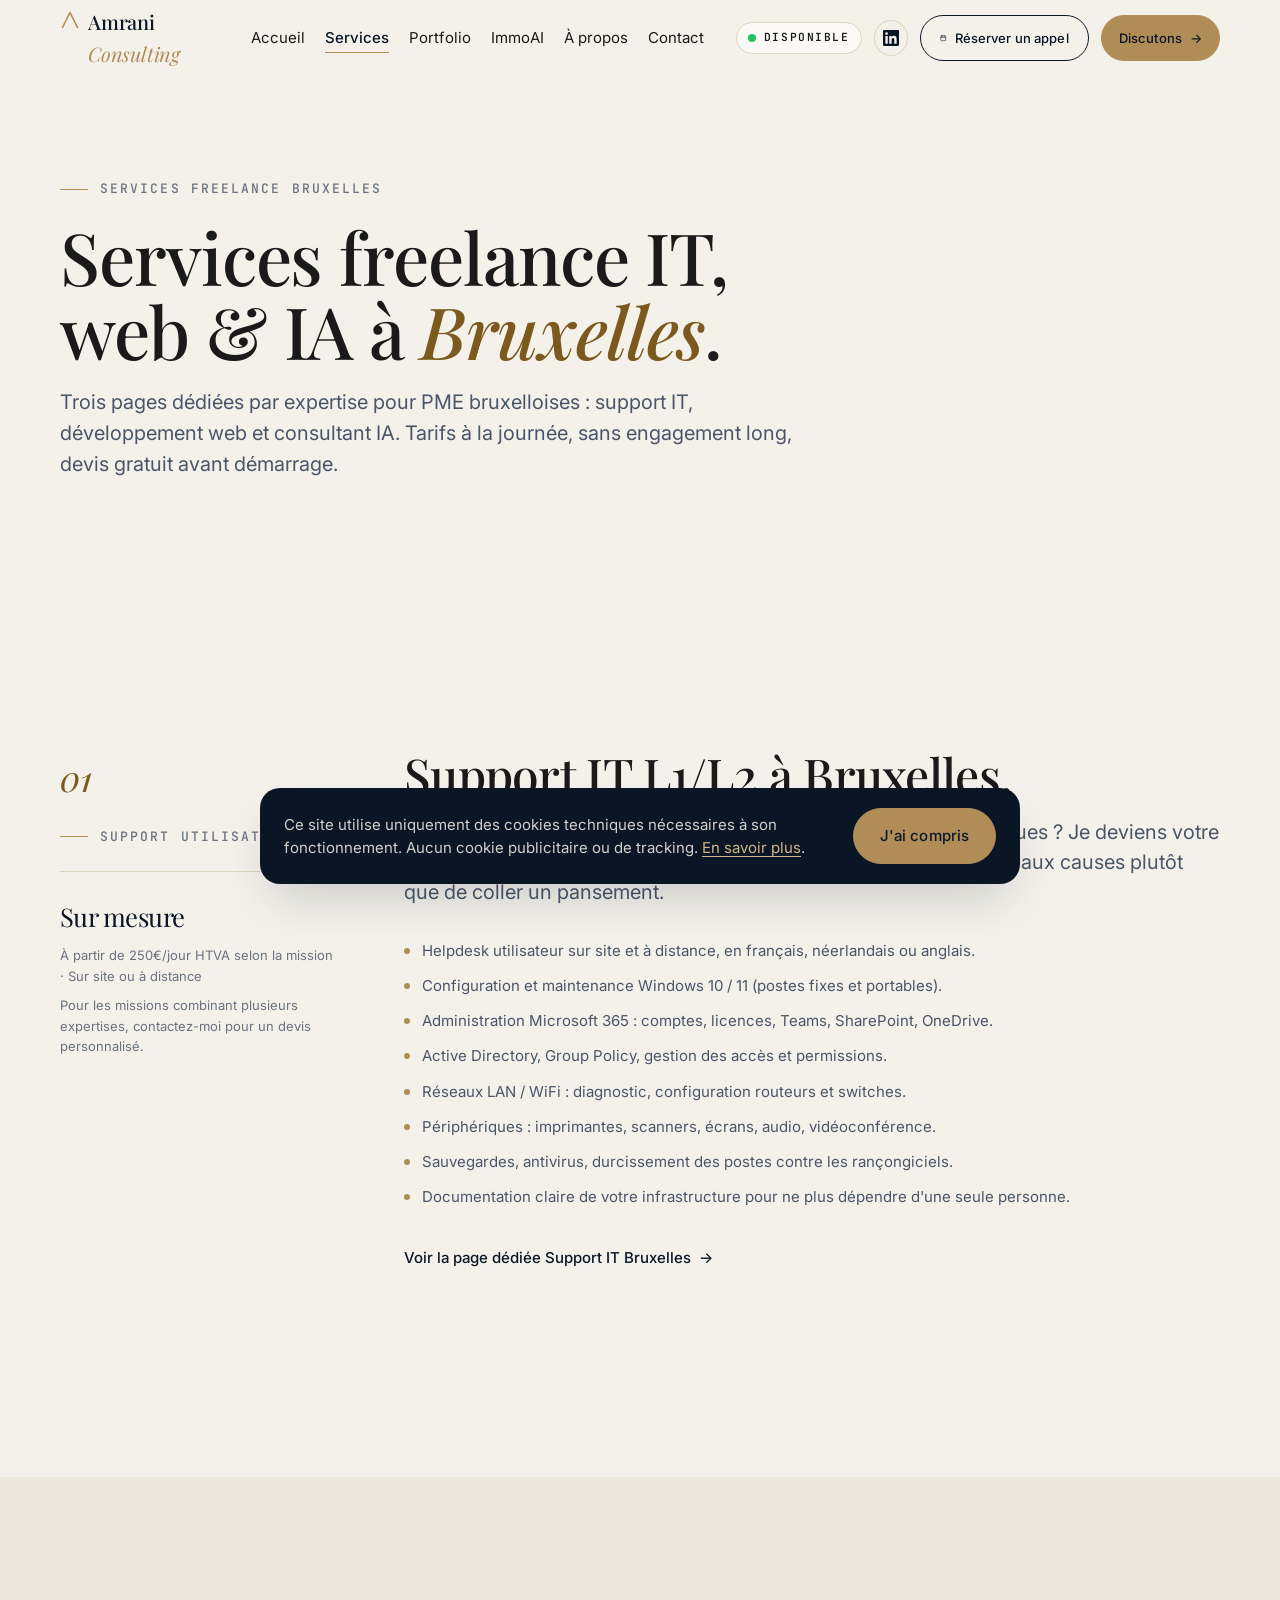
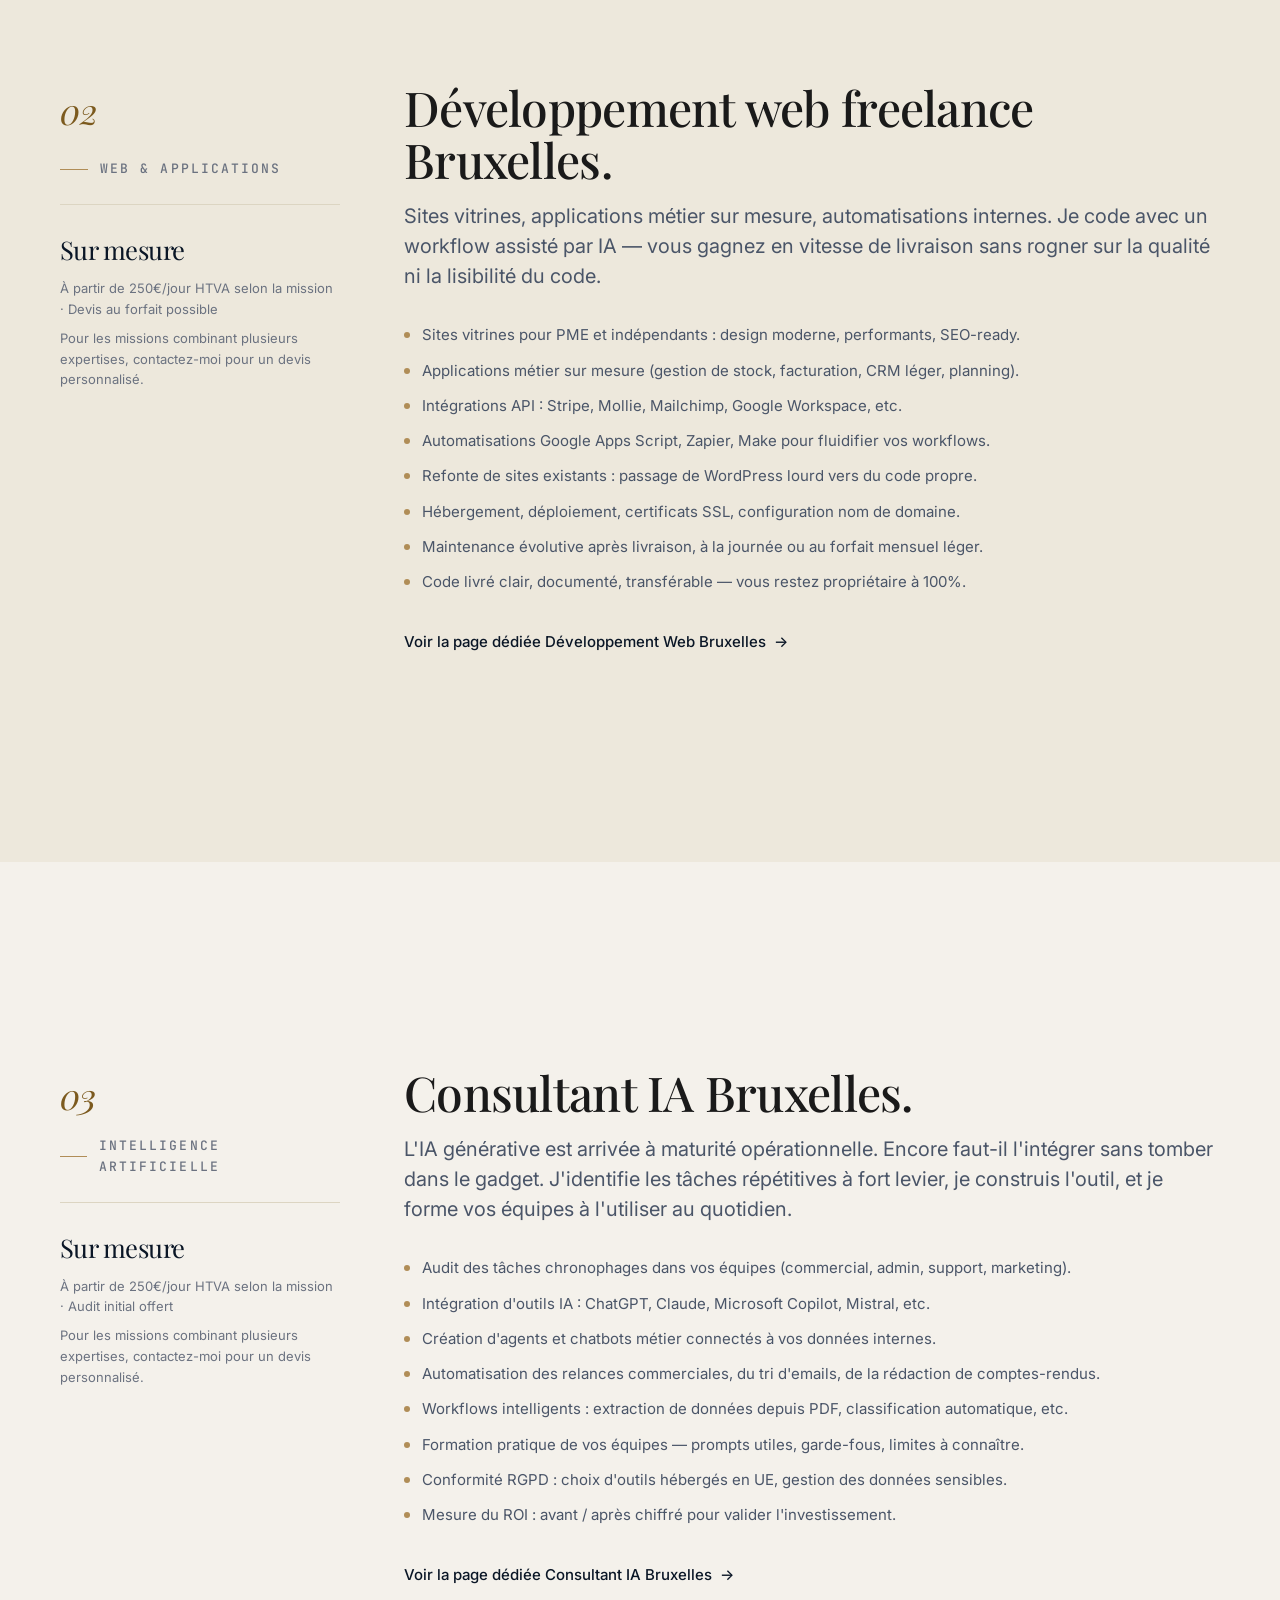
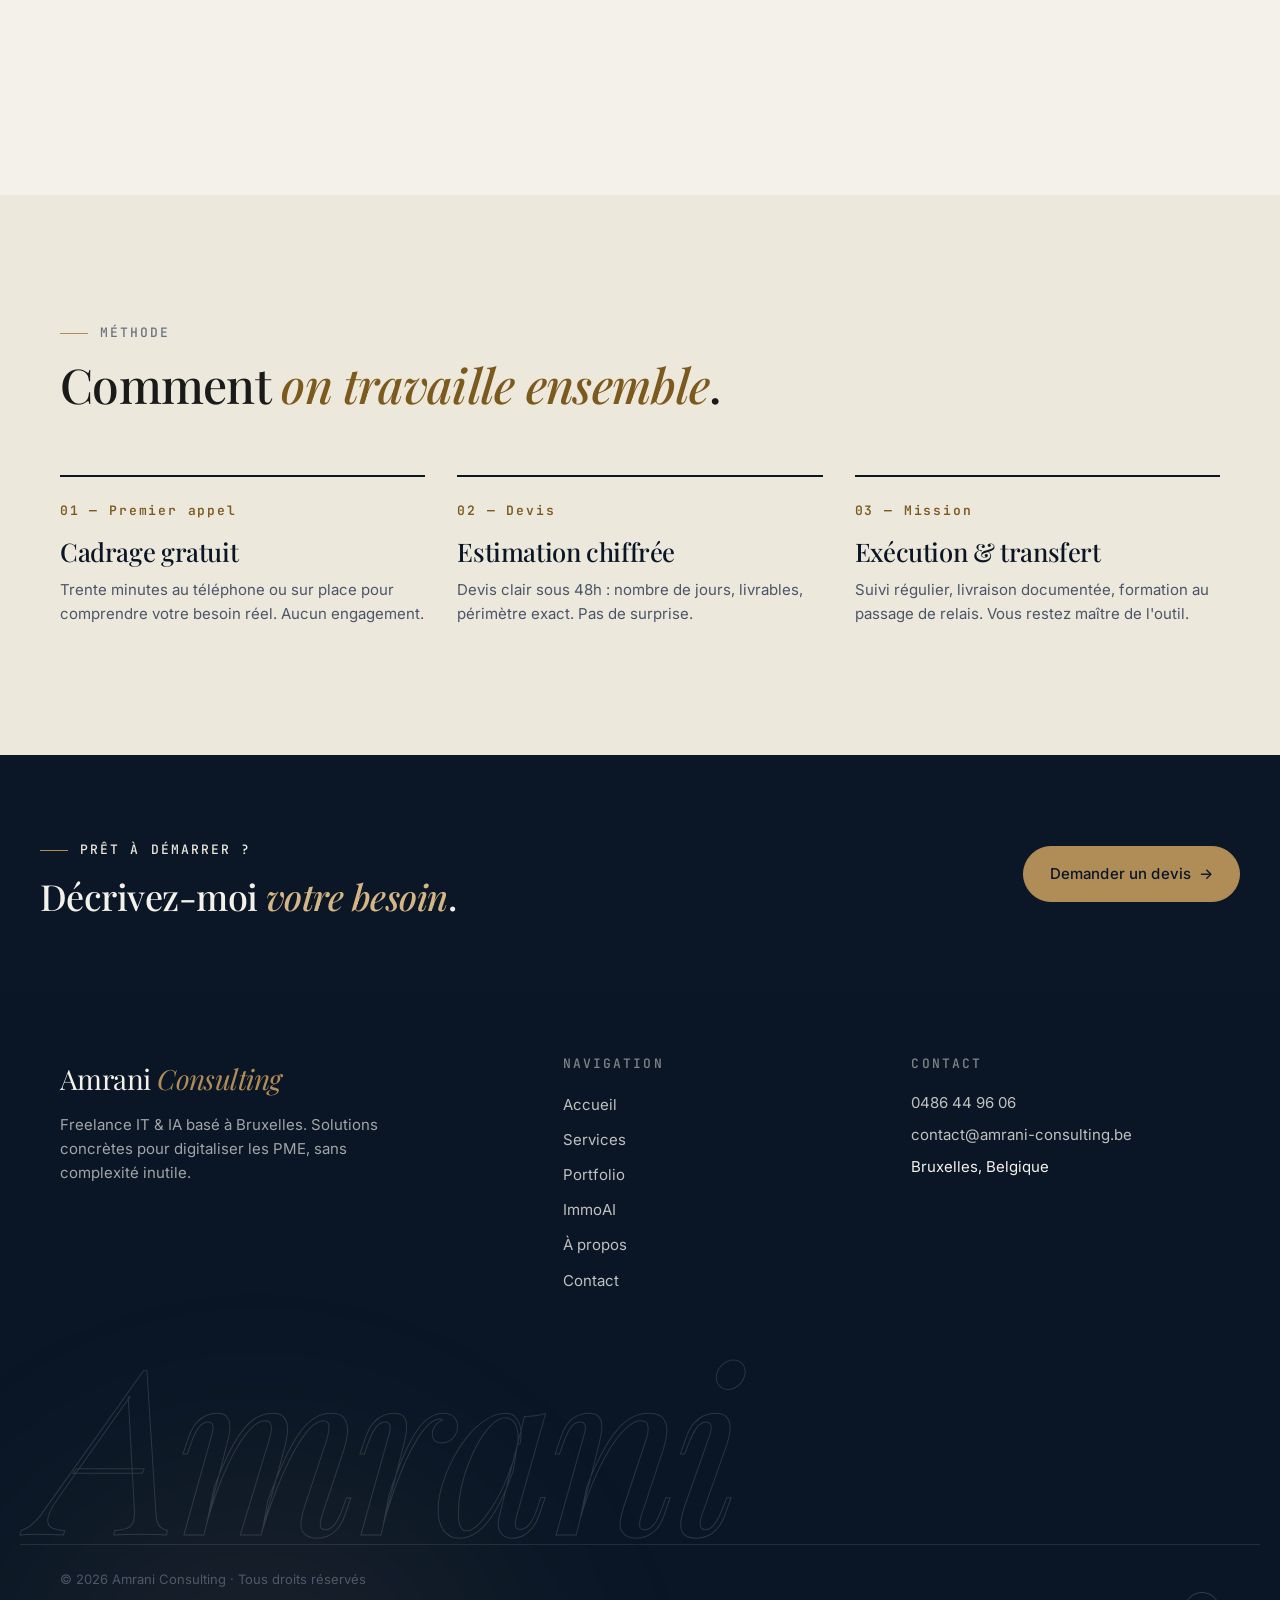
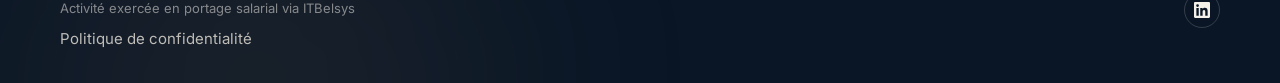
==== commit e23157b8: "feat(pricing): switch to 'sur mesure' pricing + add GBP to sameAs Pricing — all fixed day rates repl" ====
--- a/services/index.html
+++ b/services/index.html
@@ -5,7 +5,7 @@
   <meta name="viewport" content="width=device-width, initial-scale=1" />
 
   <title>Services freelance IT, web &amp; IA Bruxelles | Amrani Consulting</title>
-  <meta name="description" content="Services freelance à Bruxelles : support IT L1/L2 (250€/j), développement web (300€/j), consultant IA (300€/j). Pour PME bruxelloises, sans engagement long." />
+  <meta name="description" content="Services freelance à Bruxelles : support IT L1/L2, développement web, consultant IA. Tarif sur mesure dès 250€/jour. Pour PME bruxelloises, sans engagement long." />
   <meta name="keywords" content="services freelance IT Bruxelles, consultant IA Bruxelles, développement web freelance Bruxelles, tarif freelance IT, support informatique PME" />
   <meta name="theme-color" content="#0A1929" />
   <meta name="google-site-verification" content="sfzoJVhN3ISLPUVmV5L0EN2qPlHITJZb8OUvwaUnero" />
@@ -46,7 +46,7 @@
         "name": "Support IT L1 / L2",
         "provider": { "@type": "LocalBusiness", "name": "Amrani Consulting" },
         "areaServed": { "@type": "City", "name": "Bruxelles" },
-        "offers": { "@type": "Offer", "price": "250", "priceCurrency": "EUR", "unitText": "DAY" }
+        "offers": { "@type": "Offer", "price": "250", "priceCurrency": "EUR", "unitText": "DAY", "description": "Tarif sur mesure — à partir de 250€/jour selon la mission" }
       },
       {
         "@type": "Service",
@@ -54,7 +54,7 @@
         "name": "Développement web et applications",
         "provider": { "@type": "LocalBusiness", "name": "Amrani Consulting" },
         "areaServed": { "@type": "City", "name": "Bruxelles" },
-        "offers": { "@type": "Offer", "price": "300", "priceCurrency": "EUR", "unitText": "DAY" }
+        "offers": { "@type": "Offer", "price": "250", "priceCurrency": "EUR", "unitText": "DAY", "description": "Tarif sur mesure — à partir de 250€/jour selon la mission" }
       },
       {
         "@type": "Service",
@@ -62,7 +62,7 @@
         "name": "Intégration Intelligence Artificielle",
         "provider": { "@type": "LocalBusiness", "name": "Amrani Consulting" },
         "areaServed": { "@type": "City", "name": "Bruxelles" },
-        "offers": { "@type": "Offer", "price": "300", "priceCurrency": "EUR", "unitText": "DAY" }
+        "offers": { "@type": "Offer", "price": "250", "priceCurrency": "EUR", "unitText": "DAY", "description": "Tarif sur mesure — à partir de 250€/jour selon la mission" }
       }
     ]
   }
@@ -169,10 +169,10 @@
             <span class="eyebrow">Support utilisateur</span>
             <div class="service__pricing">
               <p>
-                <span class="service__price">250€</span>
-                <span class="service__price-unit">/ jour</span>
+                <span class="service__price" style="font-size: 1.6rem;">Sur mesure</span>
               </p>
-              <p class="service__price-note">HTVA · Sur site ou à distance</p>
+              <p class="service__price-note">À partir de 250€/jour HTVA selon la mission · Sur site ou à distance</p>
+              <p class="service__price-note" style="margin-top: 0.5rem;">Pour les missions combinant plusieurs expertises, contactez-moi pour un devis personnalisé.</p>
             </div>
           </header>
 
@@ -212,10 +212,10 @@
             <span class="eyebrow">Web &amp; applications</span>
             <div class="service__pricing">
               <p>
-                <span class="service__price">300€</span>
-                <span class="service__price-unit">/ jour</span>
+                <span class="service__price" style="font-size: 1.6rem;">Sur mesure</span>
               </p>
-              <p class="service__price-note">HTVA · Devis au forfait possible</p>
+              <p class="service__price-note">À partir de 250€/jour HTVA selon la mission · Devis au forfait possible</p>
+              <p class="service__price-note" style="margin-top: 0.5rem;">Pour les missions combinant plusieurs expertises, contactez-moi pour un devis personnalisé.</p>
             </div>
           </header>
 
@@ -255,10 +255,10 @@
             <span class="eyebrow">Intelligence artificielle</span>
             <div class="service__pricing">
               <p>
-                <span class="service__price">300€</span>
-                <span class="service__price-unit">/ jour</span>
+                <span class="service__price" style="font-size: 1.6rem;">Sur mesure</span>
               </p>
-              <p class="service__price-note">HTVA · Audit initial offert</p>
+              <p class="service__price-note">À partir de 250€/jour HTVA selon la mission · Audit initial offert</p>
+              <p class="service__price-note" style="margin-top: 0.5rem;">Pour les missions combinant plusieurs expertises, contactez-moi pour un devis personnalisé.</p>
             </div>
           </header>
 
